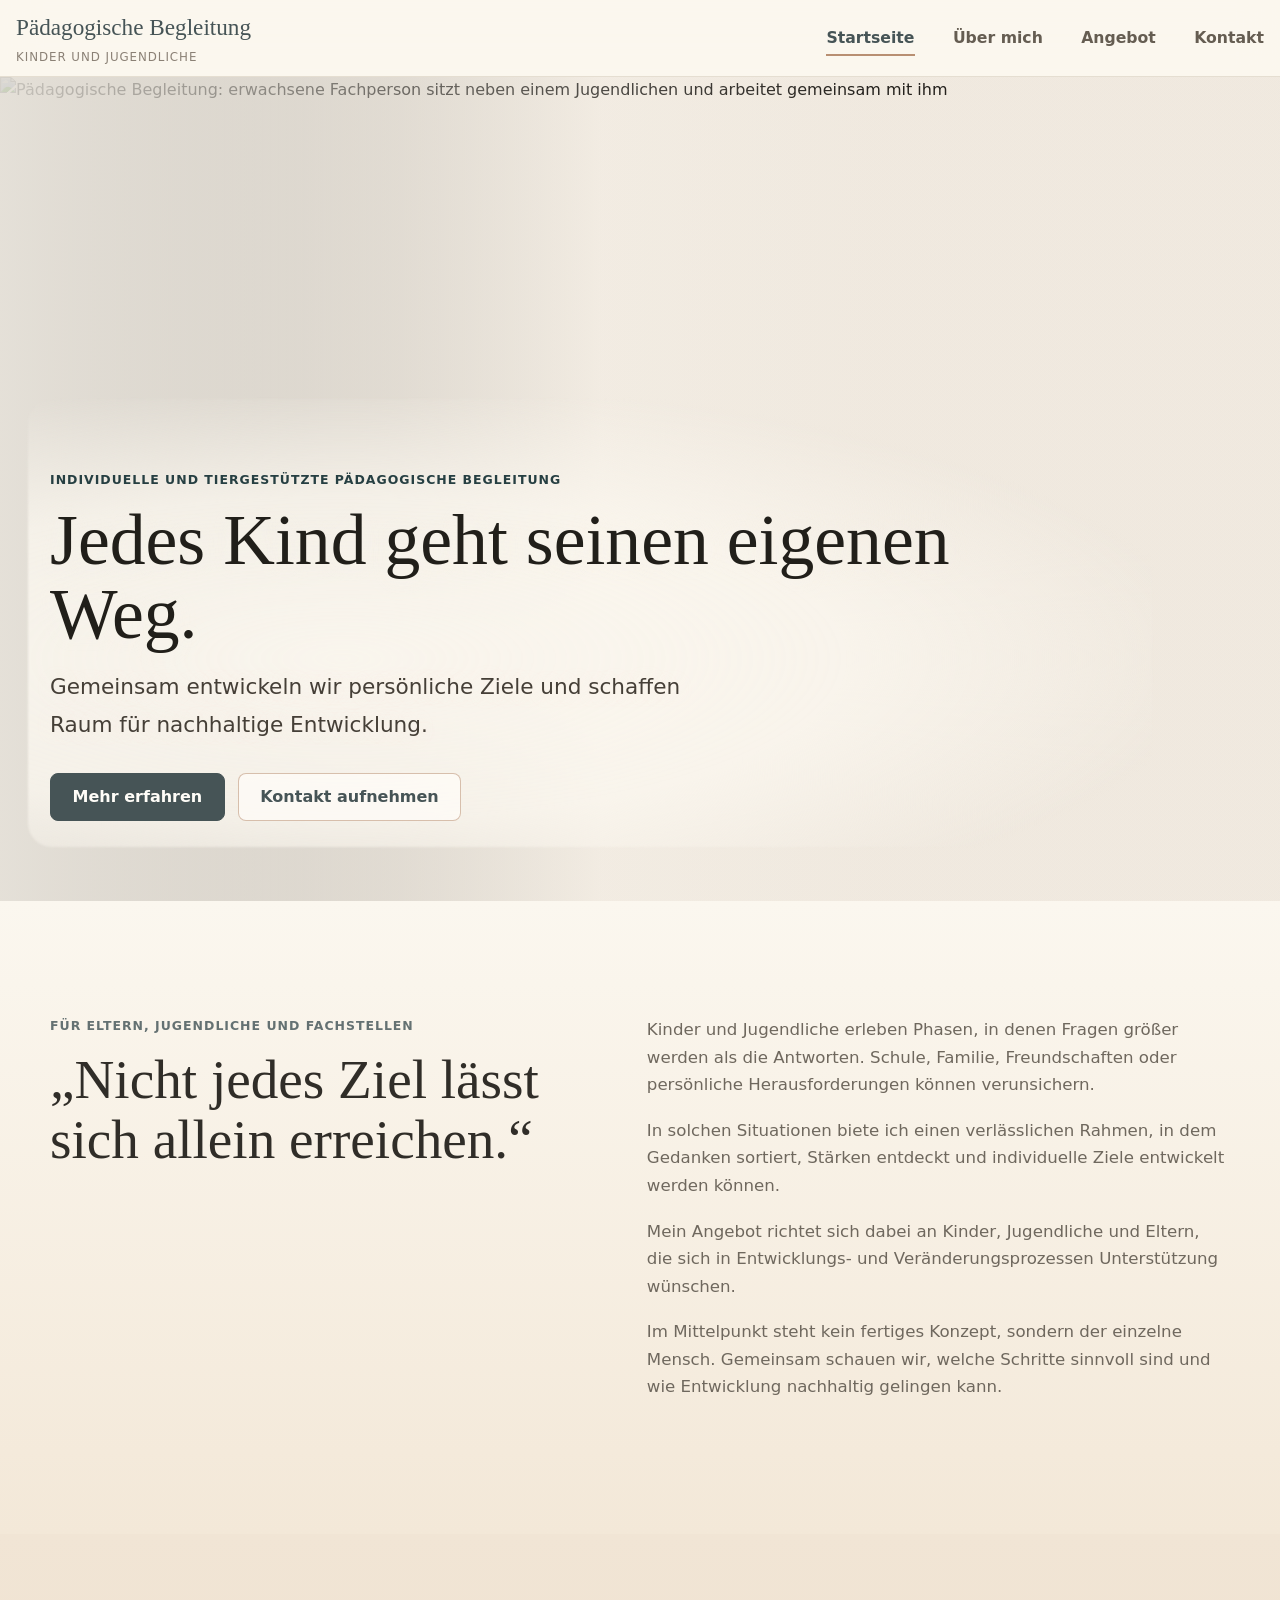
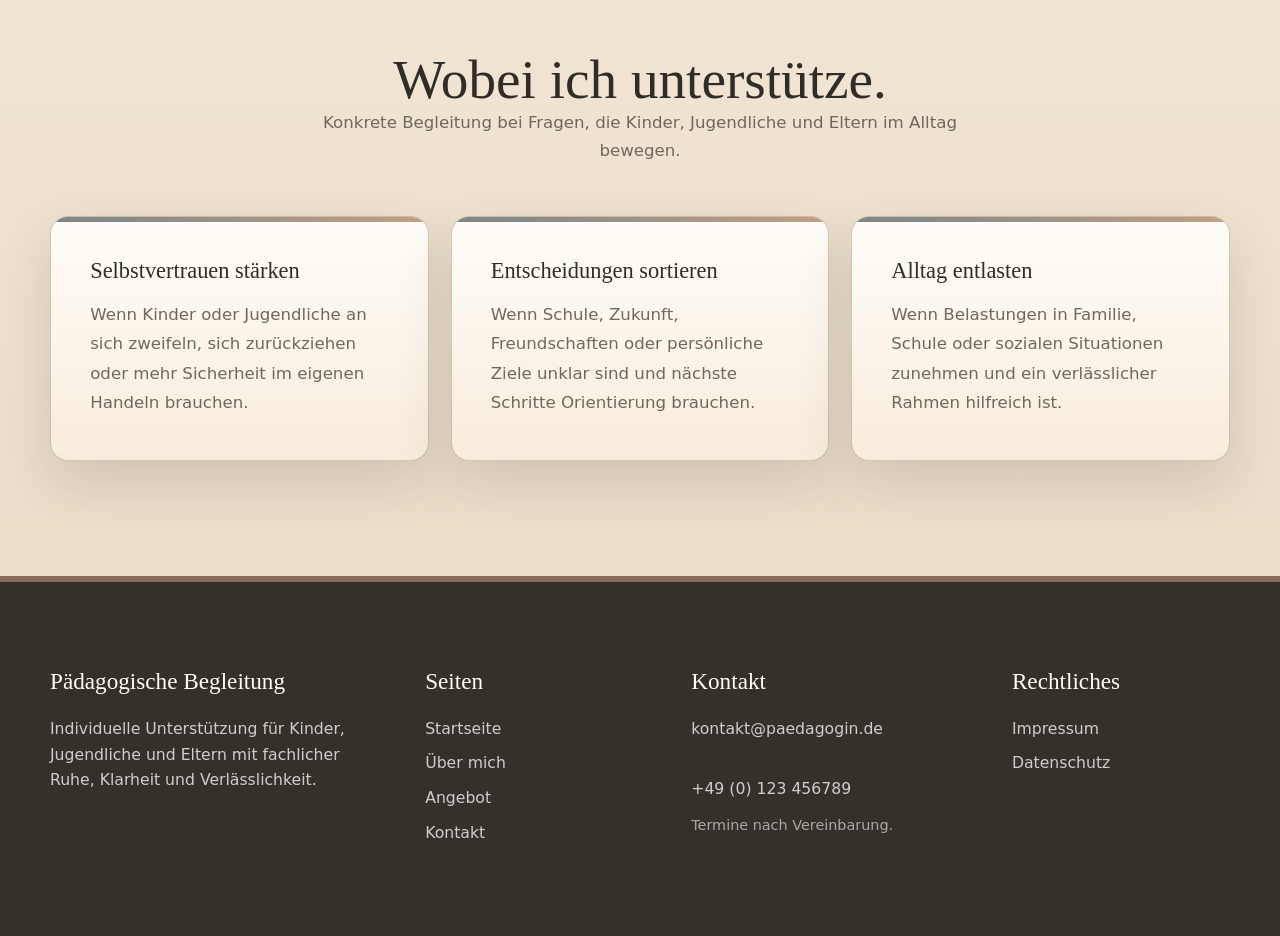
==== index.html @ b321488f "Quicksave" ====
﻿<!DOCTYPE html>
<html lang="de">
<head>
  <meta charset="UTF-8">
  <meta name="viewport" content="width=device-width, initial-scale=1.0">
  <title>Pädagogische Begleitung für Kinder und Jugendliche</title>
  <meta name="description" content="Individuelle pädagogische Begleitung für Kinder und Jugendliche. Ruhige, professionelle Unterstützung für persönliche Entwicklung, Orientierung und Selbstvertrauen.">
  <link rel="preconnect" href="https://images.unsplash.com">
  <link rel="stylesheet" href="css/styles.css">
</head>
<body>
  <header class="site-header">
    <div class="nav-shell">
      <a class="brand" href="index.html" aria-label="Startseite">
        <span class="brand__name">Pädagogische Begleitung</span>
        <span class="brand__subline">Kinder und Jugendliche</span>
      </a>
      <nav class="desktop-nav" aria-label="Hauptnavigation">
        <a class="is-active" href="index.html">Startseite</a>
        <a href="about.html">Über mich</a>
        <a href="services.html">Angebot</a>
        <a href="contact.html">Kontakt</a>
      </nav>
      <button class="menu-toggle" type="button" aria-label="Menü öffnen" aria-expanded="false" aria-controls="mobile-menu">
        <span></span><span></span><span></span>
      </button>
    </div>
    <nav class="mobile-nav" id="mobile-menu" aria-label="Mobile Navigation">
      <a class="is-active" href="index.html">Startseite</a>
      <a href="about.html">Über mich</a>
      <a href="services.html">Angebot</a>
      <a href="contact.html">Kontakt</a>
    </nav>
  </header>

  <main>
    <section class="hero home-hero">
      <div class="hero__media">
        <img src="https://images.pexels.com/photos/4145354/pexels-photo-4145354.jpeg?auto=compress&cs=tinysrgb&w=1800" alt="Pädagogische Begleitung: erwachsene Fachperson sitzt neben einem Jugendlichen und arbeitet gemeinsam mit ihm">
      </div>
      <div class="hero__content reveal">
        <p class="eyebrow">Individuelle und tiergestützte pädagogische Begleitung</p>
        <h1>Jedes Kind geht seinen eigenen Weg.</h1>
        <p class="lead">Gemeinsam entwickeln wir persönliche Ziele und schaffen Raum für nachhaltige Entwicklung.</p>
        <div class="button-row">
          <a class="btn btn--primary" href="services.html">Mehr erfahren</a>
          <a class="btn btn--secondary" href="contact.html">Kontakt aufnehmen</a>
        </div>
      </div>
    </section>

    <section class="section intro-section">
      <div class="container intro-grid">
        <div class="section-heading reveal">
          <p class="eyebrow">Für Eltern, Jugendliche und Fachstellen</p>
          <h2>„Nicht jedes Ziel lässt sich allein erreichen.“</h2>
        </div>
        <div class="intro-text reveal">
          <p>Kinder und Jugendliche erleben Phasen, in denen Fragen größer werden als die Antworten. Schule, Familie, Freundschaften oder persönliche Herausforderungen können verunsichern.</p>
          <p>In solchen Situationen biete ich einen verlässlichen Rahmen, in dem Gedanken sortiert, Stärken entdeckt und individuelle Ziele entwickelt werden können.</p>
          <p>Mein Angebot richtet sich dabei an Kinder, Jugendliche und Eltern, die sich in Entwicklungs- und Veränderungsprozessen Unterstützung wünschen.</p>
          <p>Im Mittelpunkt steht kein fertiges Konzept, sondern der einzelne Mensch. Gemeinsam schauen wir, welche Schritte sinnvoll sind und wie Entwicklung nachhaltig gelingen kann.</p>
        </div>
      </div>
    </section>

    <section class="section section--soft">
      <div class="container">
        <div class="section-heading section-heading--center reveal">
          <h2>Wobei ich unterstütze.</h2>
          <p>Konkrete Begleitung bei Fragen, die Kinder, Jugendliche und Eltern im Alltag bewegen.</p>
        </div>
        <div class="card-grid card-grid--three">
          <article class="service-card reveal">
            <h3>Selbstvertrauen stärken</h3>
            <p>Wenn Kinder oder Jugendliche an sich zweifeln, sich zurückziehen oder mehr Sicherheit im eigenen Handeln brauchen.</p>
          </article>
          <article class="service-card reveal">
            <h3>Entscheidungen sortieren</h3>
            <p>Wenn Schule, Zukunft, Freundschaften oder persönliche Ziele unklar sind und nächste Schritte Orientierung brauchen.</p>
          </article>
          <article class="service-card reveal">
            <h3>Alltag entlasten</h3>
            <p>Wenn Belastungen in Familie, Schule oder sozialen Situationen zunehmen und ein verlässlicher Rahmen hilfreich ist.</p>
          </article>
        </div>
      </div>
    </section>

  </main>

  <footer class="site-footer">
    <div class="container footer-grid">
      <div class="footer-brand"><strong>Pädagogische Begleitung</strong><p>Individuelle Unterstützung für Kinder, Jugendliche und Eltern mit fachlicher Ruhe, Klarheit und Verlässlichkeit.</p></div>
      <div><strong>Seiten</strong><a href="index.html">Startseite</a><a href="about.html">Über mich</a><a href="services.html">Angebot</a><a href="contact.html">Kontakt</a></div>
      <div><strong>Kontakt</strong><p><a href="mailto:kontakt@paedagogin.de">kontakt@paedagogin.de</a><br><a href="tel:+49123456789">+49 (0) 123 456789</a></p><p class="footer-note">Termine nach Vereinbarung.</p></div>
      <div><strong>Rechtliches</strong><a href="impressum.html">Impressum</a><a href="datenschutz.html">Datenschutz</a></div>
    </div>
  </footer>
  <script src="js/main.js"></script>
</body>
</html>
---- css/styles.css ----
﻿:root {
  --sage: #8b9f86;
  --sage-dark: #657a61;
  --sage-soft: #eef1e8;
  --cream: #fbf7ef;
  --cream-deep: #f3eadc;
  --sand: #eadcc8;
  --sand-soft: #f7f0e6;
  --clay: #b88f72;
  --beige: #d9c7af;
  --blue-gray: #647172;
  --blue-gray-dark: #465456;
  --stone: #8b8175;
  --warm-gray: #655d52;
  --ink: #302d28;
  --muted: #6f685e;
  --white: #fffdf8;
  --line: rgba(139, 119, 93, 0.20);
  --shadow: 0 18px 50px rgba(65, 55, 43, 0.11);
  --shadow-soft: 0 10px 28px rgba(65, 55, 43, 0.08);
  --radius: 8px;
  --radius-lg: 18px;
  --container: 1180px;
  --space: clamp(1rem, 4vw, 2rem);
}

* { box-sizing: border-box; }
html { scroll-behavior: smooth; }
body {
  margin: 0;
  font-family: Inter, ui-sans-serif, system-ui, -apple-system, BlinkMacSystemFont, "Segoe UI", sans-serif;
  color: var(--ink);
  background: linear-gradient(180deg, var(--cream) 0%, var(--sand-soft) 100%);
  line-height: 1.65;
  overflow-x: hidden;
  -webkit-font-smoothing: antialiased;
}
img { display: block; max-width: 100%; height: auto; }
a { color: inherit; text-decoration: none; }
p { overflow-wrap: anywhere; }
h1, h2, h3 { overflow-wrap: normal; hyphens: auto; }
p { margin: 0 0 1.15rem; color: var(--muted); font-size: clamp(1rem, 1.3vw, 1.125rem); }
h1, h2, h3 { margin: 0; color: var(--ink); font-family: Georgia, "Times New Roman", serif; font-weight: 500; letter-spacing: 0; }
h1 { font-size: clamp(2.35rem, 8vw, 5.4rem); line-height: 1.02; }
h2 { font-size: clamp(1.9rem, 4.8vw, 3.45rem); line-height: 1.08; }
h3 { font-size: clamp(1.25rem, 2.4vw, 1.7rem); line-height: 1.18; }

.container { width: min(100% - (var(--space) * 2), var(--container)); margin-inline: auto; }
.narrow { max-width: 820px; }
.eyebrow {
  margin: 0 0 0.85rem;
  color: var(--blue-gray);
  font-size: 0.78rem;
  font-weight: 700;
  letter-spacing: 0.08em;
  text-transform: uppercase;
}
.lead { font-size: clamp(1.08rem, 2.2vw, 1.35rem); color: var(--warm-gray); line-height: 1.75; }
.section { padding: clamp(4rem, 9vw, 7.5rem) 0; }
.section--soft { background: linear-gradient(180deg, #f1e5d5, #ecddc9); }
.section--cream { background: linear-gradient(180deg, #efe0cd, #f5e9d9); }
.audience-section { background: linear-gradient(180deg, #eadcc8, #f0e4d4); padding-top: clamp(3.5rem, 7vw, 5.5rem); }
.intro-section { background: linear-gradient(180deg, #fbf7ef, #f3e8d8); }
.approach-section { background: linear-gradient(180deg, #f7f0e6, #fbf7ef); }
.section-heading { max-width: 760px; }
.section-heading--center { margin: 0 auto clamp(2rem, 5vw, 3.25rem); text-align: center; }
.section-heading--center p:last-child { margin-inline: auto; max-width: 680px; }
.audience-section .section-heading { max-width: 940px; }
.audience-section .section-heading h2 { font-size: clamp(2.2rem, 4.4vw, 3.35rem); hyphens: none; }

.site-header {
  position: sticky;
  top: 0;
  z-index: 20;
  background: rgba(251, 247, 239, 0.94);
  border-bottom: 1px solid var(--line);
  backdrop-filter: blur(18px);
}
.nav-shell {
  width: min(100% - 2rem, 1280px);
  min-height: 76px;
  margin: 0 auto;
  display: flex;
  align-items: center;
  justify-content: space-between;
  gap: 1rem;
}
.brand { display: grid; gap: 0.1rem; min-width: 0; }
.brand__name { font-family: Georgia, "Times New Roman", serif; font-size: clamp(1.12rem, 2vw, 1.45rem); color: var(--blue-gray-dark); white-space: nowrap; }
.brand__subline { color: var(--stone); font-size: 0.74rem; letter-spacing: 0.08em; text-transform: uppercase; }
.desktop-nav { display: none; align-items: center; gap: clamp(1rem, 3vw, 2.5rem); }
.desktop-nav a, .mobile-nav a {
  color: var(--warm-gray);
  font-weight: 600;
  font-size: 0.98rem;
  padding: 0.75rem 0;
  position: relative;
}
.desktop-nav a::after, .mobile-nav a::after {
  content: "";
  position: absolute;
  left: 0;
  right: 0;
  bottom: 0.45rem;
  height: 2px;
  background: var(--clay);
  transform: scaleX(0);
  transform-origin: left;
  transition: transform 180ms ease;
}
.desktop-nav a:hover::after, .desktop-nav a.is-active::after, .mobile-nav a.is-active::after { transform: scaleX(1); }
.desktop-nav a.is-active, .mobile-nav a.is-active { color: var(--blue-gray-dark); }
.menu-toggle {
  width: 48px;
  height: 48px;
  border: 1px solid var(--line);
  border-radius: var(--radius);
  background: var(--white);
  display: grid;
  place-content: center;
  gap: 5px;
  cursor: pointer;
}
.menu-toggle span { width: 22px; height: 2px; background: var(--ink); transition: transform 180ms ease, opacity 180ms ease; }
.menu-toggle.is-open span:nth-child(1) { transform: translateY(7px) rotate(45deg); }
.menu-toggle.is-open span:nth-child(2) { opacity: 0; }
.menu-toggle.is-open span:nth-child(3) { transform: translateY(-7px) rotate(-45deg); }
.mobile-nav {
  display: block;
  max-height: 0;
  overflow: hidden;
  width: min(100% - 2rem, 1280px);
  margin: 0 auto;
  transition: max-height 220ms ease, padding 220ms ease;
}
.mobile-nav.is-open { max-height: 420px; padding: 0.4rem 0 1rem; }
.mobile-nav > a { min-width: 0; border-top: 1px solid var(--line); }

.btn {
  min-height: 48px;
  display: inline-flex;
  align-items: center;
  justify-content: center;
  border-radius: var(--radius);
  padding: 0.85rem 1.15rem;
  font-weight: 700;
  line-height: 1.2;
  transition: transform 180ms ease, box-shadow 180ms ease, background 180ms ease, border-color 180ms ease;
}
.btn:hover { transform: translateY(-2px); box-shadow: var(--shadow-soft); }
.btn--primary { background: var(--blue-gray-dark); border: 1px solid var(--blue-gray-dark); color: var(--white); }
.btn--primary:hover { background: #3b4749; border-color: #3b4749; }
.btn--secondary { background: rgba(255,253,248,0.72); border: 1px solid rgba(184,143,114,0.55); color: var(--blue-gray-dark); }
.button-row { display: flex; flex-direction: column; gap: 0.8rem; align-items: stretch; }

.hero { position: relative; min-height: calc(100svh - 76px); display: grid; align-items: end; isolation: isolate; background: var(--sand-soft); }
.hero__media { position: absolute; inset: 0; z-index: -2; }
.hero__media img { width: 100%; height: 100%; object-fit: cover; object-position: 62% center; filter: brightness(0.76) contrast(1.12) saturate(1.02); }
.hero::before { content: ""; position: absolute; inset: 0; z-index: -1; background: linear-gradient(90deg, rgba(52, 47, 39, 0.38) 0%, rgba(52, 47, 39, 0.22) 25%, rgba(52, 47, 39, 0.04) 50%); }
.hero::after { content: ""; position: absolute; inset: 0; z-index: -1; background: linear-gradient(0deg, rgba(251,247,239,0.88) 0%, rgba(251,247,239,0.48) 42%, rgba(251,247,239,0.06) 100%); }
.hero__content {
  width: min(100% - 2rem, 880px);
  margin: 0 auto;
  padding: clamp(5rem, 14vw, 9rem) 0 clamp(3rem, 7vw, 5rem);
  position: relative;
}
.hero__content::before {
  content: "";
  position: absolute;
  inset: auto -1.4rem clamp(2rem, 5vw, 3.4rem) -1.4rem;
  height: clamp(19rem, 38vw, 28rem);
  z-index: -1;
  border-radius: 24px;
  background: radial-gradient(ellipse at 28% 58%, rgba(251,247,239,0.94) 0%, rgba(251,247,239,0.76) 44%, rgba(251,247,239,0) 76%);
  filter: blur(1px);
}
.hero__content .eyebrow { color: #263f42; }
.hero__content h1 { max-width: 1040px; margin-bottom: 1.1rem; hyphens: none; color: #211f1a; text-shadow: 0 2px 22px rgba(251,247,239,0.42); }
.hero__content .lead { max-width: 690px; margin-bottom: 1.8rem; color: #453f37; text-shadow: 0 1px 14px rgba(251,247,239,0.34); }

.intro-grid, .split-layout, .subhero-grid, .contact-grid, .faq-grid { display: grid; gap: clamp(2rem, 6vw, 4.5rem); }
.intro-text { max-width: 680px; }
.card-grid { display: grid; gap: clamp(1rem, 2.2vw, 1.35rem); }
.service-card, .qualification-card, .contact-form, .contact-info, .notice-box, .leitbild-box, .profile-card, .service-detail, .process-list, .faq-list article {
  background: rgba(255,253,248,0.94);
  border: 1px solid rgba(139, 119, 93, 0.30);
  border-radius: var(--radius-lg);
  box-shadow: var(--shadow-soft);
}
.audience-grid {
  display: grid;
  gap: 1rem;
}
.audience-card {
  position: relative;
  padding: clamp(1.35rem, 4vw, 2rem);
  background: linear-gradient(180deg, #fffdf8, #f8efe2);
  border: 1px solid rgba(118, 98, 73, 0.34);
  border-radius: var(--radius-lg);
  box-shadow: 0 16px 38px rgba(65, 55, 43, 0.13);
}
.audience-card::before {
  content: "";
  position: absolute;
  left: clamp(1.35rem, 4vw, 2rem);
  top: 0;
  width: 3.5rem;
  height: 3px;
  background: var(--clay);
}
.audience-card span,
.credentials-list span {
  display: block;
  margin-bottom: 0.55rem;
  color: var(--blue-gray);
  font-size: 0.78rem;
  font-weight: 800;
  letter-spacing: 0.08em;
  text-transform: uppercase;
}
.audience-card h3 { margin-bottom: 0.65rem; }
.audience-card p { margin-bottom: 0; }
.service-card, .qualification-card { padding: clamp(1.75rem, 4.2vw, 2.55rem) clamp(1.55rem, 4.5vw, 2.45rem); min-height: 245px; display: flex; flex-direction: column; }
.service-card p, .qualification-card p { flex: 1; }
.service-card {
  position: relative;
  overflow: hidden;
  background: linear-gradient(180deg, rgba(255,253,248,0.98), rgba(248,239,226,0.94));
  border-color: rgba(118, 98, 73, 0.34);
  box-shadow: 0 18px 42px rgba(65, 55, 43, 0.13);
}
.service-card::before {
  content: "";
  position: absolute;
  inset: 0 0 auto;
  height: 5px;
  background: linear-gradient(90deg, var(--blue-gray), var(--clay));
  opacity: 0.85;
}
.service-card h3 {
  margin-bottom: 0.95rem;
  font-size: clamp(1.28rem, 1.75vw, 1.58rem);
  white-space: nowrap;
}
.service-card p {
  line-height: 1.78;
  margin-bottom: 0;
}
.service-card a {
  color: var(--blue-gray-dark);
  font-weight: 800;
  margin-top: auto;
  padding-top: 1rem;
  border-top: 1px solid rgba(139,119,93,0.16);
}
.card-mark { display: inline-flex; width: 2.9rem; height: 2.9rem; align-items: center; justify-content: center; margin-bottom: 1.55rem; border-radius: 999px; background: #f0e5d6; color: var(--blue-gray-dark); font-weight: 800; font-size: 0.82rem; font-family: Inter, sans-serif; }
.image-panel, .portrait-panel { border-radius: var(--radius-lg); overflow: hidden; box-shadow: var(--shadow); background: var(--beige); }
.image-panel img, .portrait-panel img { width: 100%; height: 100%; min-height: 320px; object-fit: cover; }
.content-panel { align-self: center; }
.content-panel .btn { margin-top: 0.6rem; }
.profile-preview { padding-block: clamp(4.5rem, 9vw, 7.5rem); }
.profile-card { display: grid; gap: clamp(1.6rem, 4vw, 3rem); padding: clamp(1rem, 3vw, 1.65rem); align-items: center; background: rgba(255,253,248,0.96); border-color: rgba(118, 98, 73, 0.32); box-shadow: 0 18px 48px rgba(65, 55, 43, 0.13); }
.profile-card img { width: 100%; aspect-ratio: 4 / 4.6; object-fit: cover; object-position: center top; border-radius: calc(var(--radius-lg) - 6px); }
.profile-card > div { padding: 0 clamp(0.25rem, 4vw, 2.6rem) clamp(0.4rem, 3vw, 1.6rem); }
.profile-card h2 { margin-bottom: 1rem; }
.profile-lead {
  color: var(--ink);
  font-family: Georgia, "Times New Roman", serif;
  font-size: clamp(1.25rem, 2.7vw, 1.75rem);
  line-height: 1.5;
}
.personal-heading { font-size: clamp(2.35rem, 5.5vw, 4.1rem); margin-bottom: 1.4rem; }

.credentials-section { background: linear-gradient(180deg, var(--cream), var(--sand-soft)); }
.credentials-layout {
  display: grid;
  gap: clamp(2rem, 6vw, 4.5rem);
  align-items: start;
}
.credentials-list {
  display: grid;
  gap: 1rem;
}
.credentials-list article {
  padding: clamp(1.25rem, 3vw, 1.75rem);
  background: rgba(255,253,248,0.9);
  border: 1px solid var(--line);
  border-radius: var(--radius-lg);
  box-shadow: 0 8px 24px rgba(47, 51, 47, 0.055);
}
.credentials-list p { margin-bottom: 0; }

.subhero { padding: clamp(3.5rem, 9vw, 7rem) 0; background: linear-gradient(180deg, var(--sand-soft), var(--cream)); }
.subhero--simple { text-align: center; }
.subhero__text { align-self: center; }
.subhero h1 { margin-bottom: 1.1rem; }
.subhero--portrait .subhero__text { align-self: start; padding-top: clamp(1rem, 2.5vw, 2rem); }
.subhero--portrait .subhero__text h1 { font-size: clamp(2.65rem, 6vw, 4.7rem); }
.subhero--portrait .subhero__text p { max-width: 620px; }
.portrait-panel img { aspect-ratio: 4 / 5; object-position: center top; }
.subhero--portrait .subhero-grid { align-items: stretch; }
.subhero--portrait .portrait-panel { min-height: clamp(520px, 58vw, 760px); }
.subhero--portrait .portrait-panel img { aspect-ratio: auto; object-position: center center; }
.timeline-section { background: linear-gradient(180deg, var(--cream), #f7efe4); padding-block: clamp(4.5rem, 9vw, 7rem); }
.timeline {
  position: relative;
  display: grid;
  gap: clamp(1.2rem, 3vw, 2rem);
}
.timeline::before {
  content: "";
  position: absolute;
  top: 0;
  bottom: 0.5rem;
  left: 1.05rem;
  width: 2px;
  background: linear-gradient(180deg, rgba(184,143,114,0.55), rgba(184,143,114,0.72), rgba(184,143,114,0.35));
}
.timeline-item {
  position: relative;
  padding-left: 3.1rem;
}
.timeline-item::before {
  content: "";
  position: absolute;
  left: 0.7rem;
  top: 1.55rem;
  width: 0.8rem;
  height: 0.8rem;
  border-radius: 999px;
  background: var(--clay);
  box-shadow: 0 0 0 7px rgba(184,143,114,0.15);
}
.timeline-card {
  display: flex;
  align-items: center;
  gap: 1rem;
  min-height: 104px;
  padding: clamp(1.1rem, 3vw, 1.45rem);
  border: 1px solid rgba(139, 119, 93, 0.30);
  border-radius: var(--radius-lg);
  background: rgba(255,253,248,0.95);
  box-shadow: 0 14px 34px rgba(65, 55, 43, 0.09);
}
.timeline-icon {
  width: 3rem;
  height: 3rem;
  flex: 0 0 auto;
  display: grid;
  place-items: center;
  border-radius: 999px;
  background: #f0e5d6;
  color: var(--blue-gray-dark);
}
.timeline-icon svg {
  width: 1.7rem;
  height: 1.7rem;
  fill: none;
  stroke: currentColor;
  stroke-width: 1.7;
  stroke-linecap: round;
  stroke-linejoin: round;
}
.timeline-icon svg.timeline-icon--handshake {
  width: 2.25rem;
  height: 2.25rem;
  stroke-width: 1.85;
}
.timeline-icon svg.timeline-icon--paw {
  width: 1.9rem;
  height: 1.9rem;
  stroke-width: 1.8;
}
.timeline-card h3 {
  margin: 0;
  font-size: clamp(1.25rem, 2.2vw, 1.65rem);
  line-height: 1.12;
  transform: translateY(-0.55rem);
}
.timeline-card h3 span {
  display: block;
  margin-bottom: 0.05rem;
  color: var(--blue-gray);
  font-family: Inter, ui-sans-serif, system-ui, sans-serif;
  font-size: 0.8rem;
  font-weight: 800;
  letter-spacing: 0.08em;
  text-transform: uppercase;
  line-height: 1;
  transform: translateY(-0.18rem);
}
.leitbild-box { padding: clamp(1.5rem, 5vw, 3rem); align-self: center; }
.split-layout--balanced .leitbild-box { align-self: stretch; display: flex; flex-direction: column; justify-content: flex-start; padding-top: 0.9rem; }
.split-layout--balanced .leitbild-box h2 { margin-bottom: 0.65rem; }
.quote { color: var(--ink); font-family: Georgia, "Times New Roman", serif; font-size: clamp(1.25rem, 2.8vw, 1.75rem); line-height: 1.5; }
.qualification-grid { display: grid; gap: 1rem; }
.service-list { display: grid; gap: 1.25rem; }
.service-detail { padding: clamp(1.35rem, 4vw, 2.25rem); display: grid; gap: 0.5rem; }
.check-list { list-style: none; padding: 0; margin: 1.1rem 0 0; display: grid; gap: 0.75rem; color: var(--warm-gray); }
.check-list li { position: relative; padding-left: 1.45rem; }
.check-list li::before { content: ""; position: absolute; left: 0; top: 0.72em; width: 0.5rem; height: 0.5rem; border-radius: 50%; background: var(--clay); }
.process-list { padding: clamp(1.2rem, 4vw, 2rem); display: grid; gap: 1rem; }
.process-list div { display: grid; grid-template-columns: 2.2rem 1fr; column-gap: 0.9rem; align-items: start; }
.process-list span { grid-row: span 2; width: 2.2rem; height: 2.2rem; display: grid; place-items: center; border-radius: 999px; background: var(--blue-gray-dark); color: var(--white); font-weight: 800; }
.process-list h3, .process-list p { margin: 0; }

.contact-band { background: linear-gradient(135deg, var(--blue-gray-dark), #5d625b); color: var(--white); }
.contact-band h2, .contact-band .eyebrow { color: var(--white); }
.contact-band p { color: rgba(255,255,255,0.82); }
.contact-band__inner { display: grid; gap: 1.5rem; align-items: center; }
.contact-band .btn--primary { background: var(--white); border-color: var(--white); color: var(--blue-gray-dark); }
.contact-info, .contact-form { padding: clamp(1.35rem, 4vw, 2.2rem); }
.contact-item { padding: 1.1rem 0; border-bottom: 1px solid var(--line); }
.contact-item span { display: block; color: var(--blue-gray); font-weight: 800; margin-bottom: 0.35rem; }
.contact-item a { color: var(--ink); font-size: 1.08rem; font-weight: 700; }
.notice-box { margin-top: 1.4rem; padding: 1.2rem; background: var(--sand-soft); }
.form-row { display: grid; gap: 0.45rem; margin-bottom: 1rem; }
label { font-weight: 700; color: var(--warm-gray); }
input, textarea {
  width: 100%;
  border: 1px solid rgba(139,119,93,0.28);
  border-radius: var(--radius);
  background: var(--cream);
  color: var(--ink);
  font: inherit;
  padding: 0.9rem 1rem;
}
textarea { resize: vertical; min-height: 150px; }
input:focus, textarea:focus { outline: 3px solid rgba(184,143,114,0.22); border-color: var(--blue-gray); }
.form-note { font-size: 0.92rem; margin: 1rem 0 0; }
.faq-list { display: grid; gap: 1rem; }
.faq-list article { padding: 1.25rem; }

.site-footer {
  background: #34312b;
  color: var(--white);
  padding: clamp(3rem, 7vw, 5rem) 0;
  border-top: 6px solid rgba(184,143,114,0.65);
}
.footer-grid { display: grid; gap: clamp(1.8rem, 4vw, 3rem); }
.site-footer strong {
  display: block;
  margin-bottom: 0.95rem;
  color: var(--white);
  font-family: Georgia, "Times New Roman", serif;
  font-size: clamp(1.15rem, 2vw, 1.45rem);
  font-weight: 500;
}
.site-footer p, .site-footer a { color: rgba(255,255,255,0.76); font-size: 0.98rem; }
.site-footer a { display: block; width: fit-content; margin-bottom: 0.55rem; }
.site-footer a:hover { color: var(--white); }
.footer-brand p { max-width: 390px; }
.footer-note { margin-top: -0.4rem; font-size: 0.9rem !important; color: rgba(255,255,255,0.58) !important; }

.reveal { opacity: 0; transform: translateY(18px); transition: opacity 520ms ease, transform 520ms ease; }
.reveal.is-visible { opacity: 1; transform: translateY(0); }
@media (prefers-reduced-motion: reduce) {
  html { scroll-behavior: auto; }
  *, *::before, *::after { transition: none !important; animation: none !important; }
  .reveal { opacity: 1; transform: none; }
}

@media (min-width: 520px) {
  .button-row { flex-direction: row; align-items: center; }
  .btn { padding-inline: 1.35rem; }
  .card-grid { grid-template-columns: repeat(2, minmax(0, 1fr)); }
  .qualification-grid { grid-template-columns: repeat(2, minmax(0, 1fr)); }
}
@media (min-width: 768px) {
  .desktop-nav { display: flex; }
  .menu-toggle, .mobile-nav { display: none; }
  .hero__content { width: min(100% - 4rem, 1080px); margin-left: max(var(--space), calc((100vw - var(--container)) / 2)); margin-right: auto; }
  .intro-grid { grid-template-columns: minmax(0, 0.9fr) minmax(0, 1fr); align-items: start; }
  .audience-grid { grid-template-columns: repeat(3, minmax(0, 1fr)); }
  .split-layout, .subhero-grid, .contact-grid, .faq-grid { grid-template-columns: minmax(0, 1fr) minmax(0, 1fr); align-items: center; }
  .split-layout--balanced { grid-template-columns: minmax(0, 0.95fr) minmax(0, 1.05fr); }
  .profile-card { grid-template-columns: minmax(330px, 0.95fr) minmax(0, 1fr); padding: 1.35rem; }
  .credentials-layout { grid-template-columns: minmax(0, 0.82fr) minmax(0, 1fr); }
  .contact-band__inner { grid-template-columns: minmax(0, 1fr) auto; }
  .service-detail { grid-template-columns: auto minmax(0, 1fr); gap: 1.4rem; }
  .footer-grid { grid-template-columns: 1.2fr 0.8fr 1fr 0.8fr; }
  .timeline {
    gap: clamp(1.4rem, 3vw, 2.25rem);
  }
  .timeline::before {
    left: 50%;
    transform: translateX(-50%);
  }
  .timeline-item {
    display: grid;
    grid-template-columns: minmax(0, 1fr) minmax(0, 1fr);
    padding-left: 0;
  }
  .timeline-item::before {
    left: 50%;
    transform: translateX(-50%);
  }
  .timeline-item--left .timeline-card {
    grid-column: 1;
    margin-right: clamp(2rem, 6vw, 4rem);
  }
  .timeline-item--right .timeline-card {
    grid-column: 2;
    margin-left: clamp(2rem, 6vw, 4rem);
  }
}
@media (min-width: 1024px) {
  .card-grid--three { grid-template-columns: repeat(3, minmax(0, 1fr)); }
  .hero::before { background: linear-gradient(90deg, rgba(52, 47, 39, 0.46) 0%, rgba(52, 47, 39, 0.25) 24%, rgba(52, 47, 39, 0.04) 47%); }
  .hero::after { background: linear-gradient(90deg, rgba(251,247,239,0.76) 0%, rgba(251,247,239,0.36) 31%, rgba(251,247,239,0.04) 68%); }
  .home-hero .hero__media img { object-position: 66% center; }
  .hero__content h1 { font-size: clamp(4rem, 5.6vw, 5.1rem); }
  .audience-card,
  .service-card {
    box-shadow: 0 22px 54px rgba(65, 55, 43, 0.16);
  }
  .audience-card {
    background: linear-gradient(180deg, rgba(255,253,248,1), rgba(248,239,226,0.97));
  }
  .service-card {
    background: linear-gradient(180deg, rgba(255,253,248,1), rgba(247,236,220,0.98));
  }
  .profile-card { grid-template-columns: minmax(420px, 0.9fr) minmax(0, 1fr); }
  .profile-card img { aspect-ratio: 4 / 4.2; }
}
@media (min-width: 1440px) {
  .nav-shell { width: min(100% - 4rem, 1320px); }
  .hero__content { width: min(100% - 4rem, 1120px); }
}
@media (max-width: 389px) {
  .brand__name { font-size: 1rem; }
  .brand__subline { font-size: 0.65rem; }
  .nav-shell { width: min(100% - 1rem, 1280px); }
  .hero__content { width: min(100% - 1rem, 880px); }
  .container { width: min(100% - 1rem, var(--container)); }
}
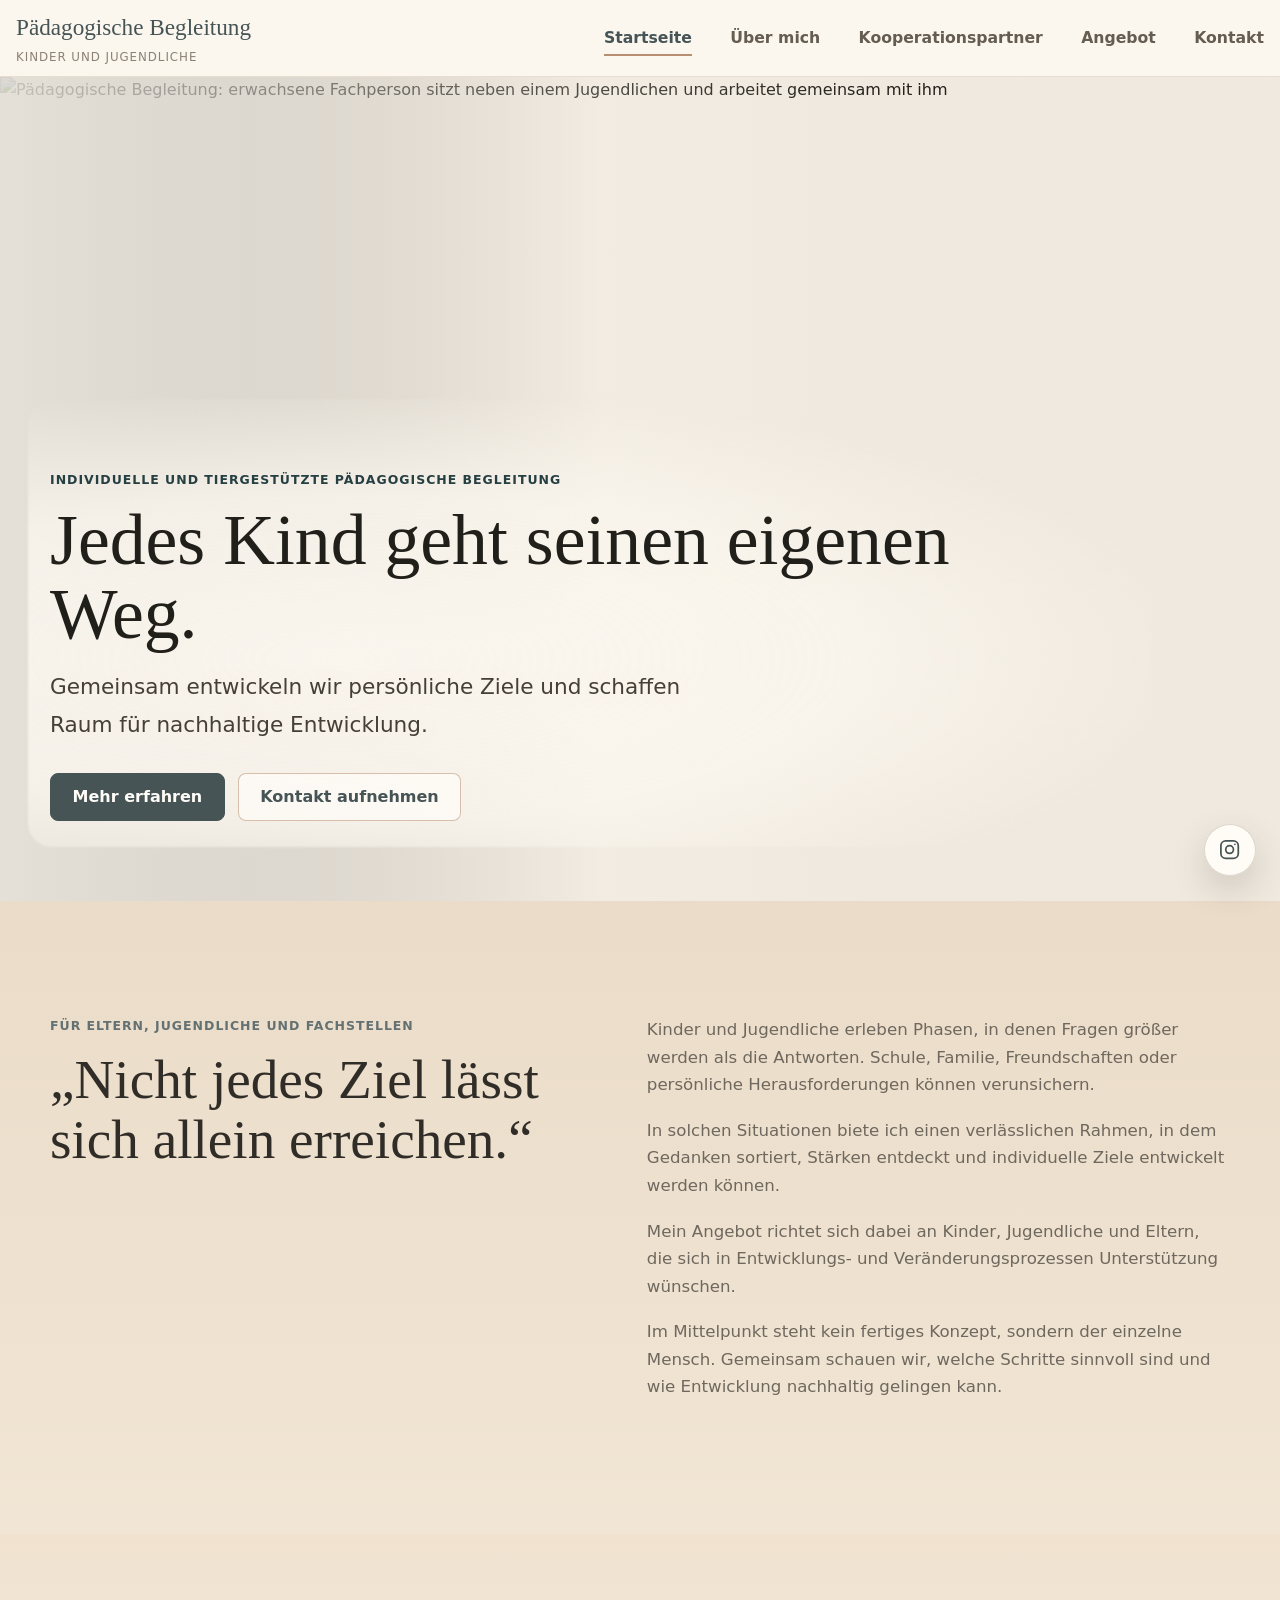
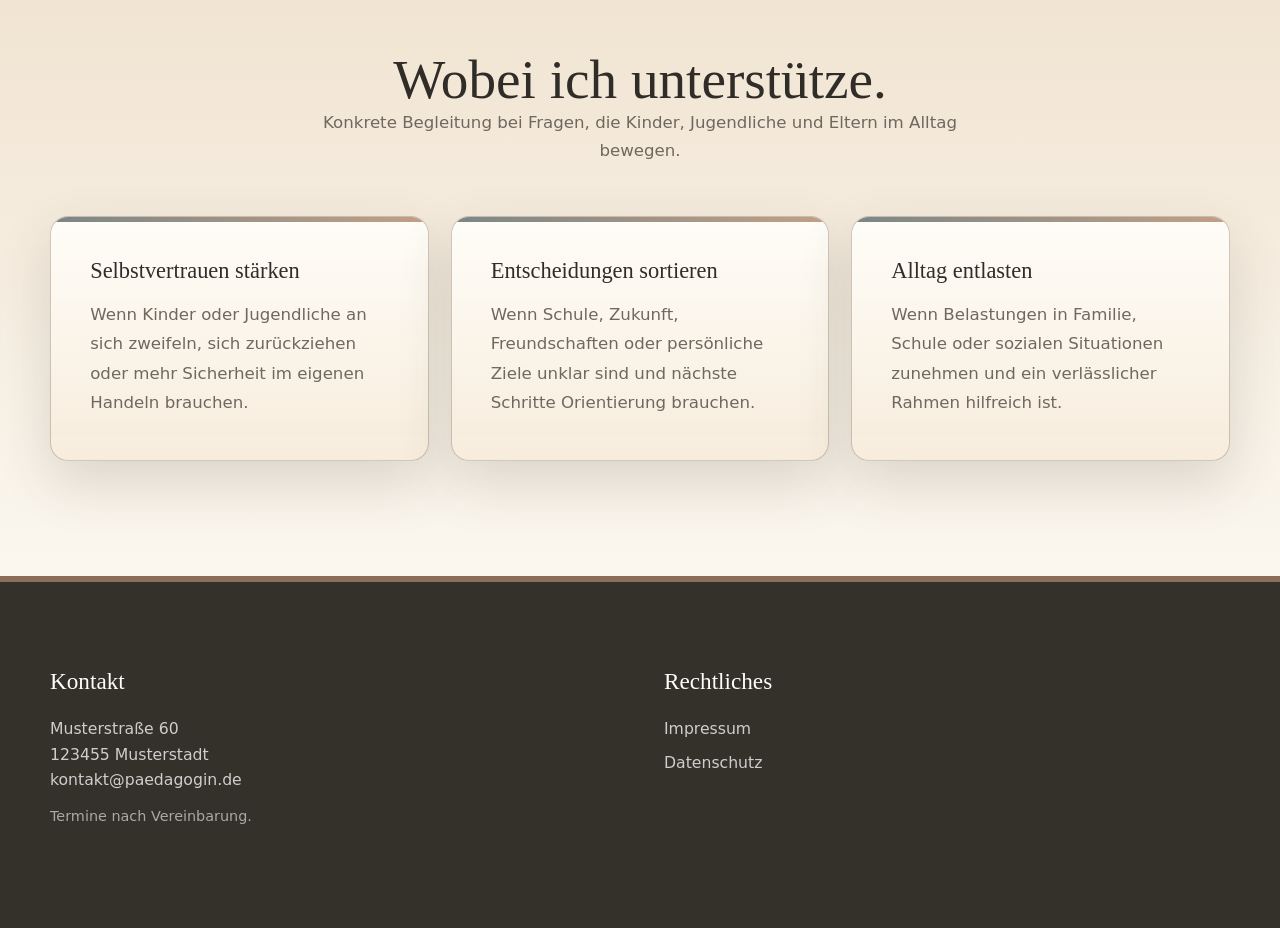
==== commit dd84e6dc: "Zwischenstand" ====
--- a/index.html
+++ b/index.html
@@ -18,6 +18,7 @@
       <nav class="desktop-nav" aria-label="Hauptnavigation">
         <a class="is-active" href="index.html">Startseite</a>
         <a href="about.html">Über mich</a>
+        <a href="partners.html">Kooperationspartner</a>
         <a href="services.html">Angebot</a>
         <a href="contact.html">Kontakt</a>
       </nav>
@@ -28,6 +29,7 @@
     <nav class="mobile-nav" id="mobile-menu" aria-label="Mobile Navigation">
       <a class="is-active" href="index.html">Startseite</a>
       <a href="about.html">Über mich</a>
+      <a href="partners.html">Kooperationspartner</a>
       <a href="services.html">Angebot</a>
       <a href="contact.html">Kontakt</a>
     </nav>
@@ -91,12 +93,13 @@
 
   <footer class="site-footer">
     <div class="container footer-grid">
-      <div class="footer-brand"><strong>Pädagogische Begleitung</strong><p>Individuelle Unterstützung für Kinder, Jugendliche und Eltern mit fachlicher Ruhe, Klarheit und Verlässlichkeit.</p></div>
-      <div><strong>Seiten</strong><a href="index.html">Startseite</a><a href="about.html">Über mich</a><a href="services.html">Angebot</a><a href="contact.html">Kontakt</a></div>
-      <div><strong>Kontakt</strong><p><a href="mailto:kontakt@paedagogin.de">kontakt@paedagogin.de</a><br><a href="tel:+49123456789">+49 (0) 123 456789</a></p><p class="footer-note">Termine nach Vereinbarung.</p></div>
+      <div><strong>Kontakt</strong><p>Musterstraße 60<br>123455 Musterstadt<br><a href="mailto:kontakt@paedagogin.de">kontakt@paedagogin.de</a></p><p class="footer-note">Termine nach Vereinbarung.</p></div>
       <div><strong>Rechtliches</strong><a href="impressum.html">Impressum</a><a href="datenschutz.html">Datenschutz</a></div>
     </div>
   </footer>
+  <a class="instagram-float" href="https://www.instagram.com/" target="_blank" rel="noopener noreferrer" aria-label="Instagram-Seite öffnen">
+    <svg viewBox="0 0 24 24" aria-hidden="true"><rect x="3" y="3" width="18" height="18" rx="5"/><circle cx="12" cy="12" r="4"/><path d="M17.5 6.5h.01"/></svg>
+  </a>
   <script src="js/main.js"></script>
 </body>
 </html>
--- a/css/styles.css
+++ b/css/styles.css
@@ -57,10 +57,10 @@
 }
 .lead { font-size: clamp(1.08rem, 2.2vw, 1.35rem); color: var(--warm-gray); line-height: 1.75; }
 .section { padding: clamp(4rem, 9vw, 7.5rem) 0; }
-.section--soft { background: linear-gradient(180deg, #f1e5d5, #ecddc9); }
+.section--soft { background: linear-gradient(180deg, #f0e2cf, #fbf7ef); }
 .section--cream { background: linear-gradient(180deg, #efe0cd, #f5e9d9); }
 .audience-section { background: linear-gradient(180deg, #eadcc8, #f0e4d4); padding-top: clamp(3.5rem, 7vw, 5.5rem); }
-.intro-section { background: linear-gradient(180deg, #fbf7ef, #f3e8d8); }
+.intro-section { background: linear-gradient(180deg, #eadcc8, #f1e5d5); }
 .approach-section { background: linear-gradient(180deg, #f7f0e6, #fbf7ef); }
 .section-heading { max-width: 760px; }
 .section-heading--center { margin: 0 auto clamp(2rem, 5vw, 3.25rem); text-align: center; }
@@ -75,6 +75,20 @@
   background: rgba(251, 247, 239, 0.94);
   border-bottom: 1px solid var(--line);
   backdrop-filter: blur(18px);
+}
+.subpage .site-header {
+  background: rgba(251, 247, 239, 0.98);
+  border-bottom-color: rgba(139, 119, 93, 0.24);
+  box-shadow: 0 12px 34px rgba(65, 55, 43, 0.08);
+}
+.subpage main {
+  position: relative;
+}
+.subpage main::before {
+  content: "";
+  display: block;
+  height: 1px;
+  background: linear-gradient(90deg, rgba(184, 143, 114, 0), rgba(184, 143, 114, 0.32), rgba(184, 143, 114, 0));
 }
 .nav-shell {
   width: min(100% - 2rem, 1280px);
@@ -290,7 +304,7 @@
 }
 .credentials-list p { margin-bottom: 0; }
 
-.subhero { padding: clamp(3.5rem, 9vw, 7rem) 0; background: linear-gradient(180deg, var(--sand-soft), var(--cream)); }
+.subhero { padding: clamp(3.5rem, 9vw, 7rem) 0; background: linear-gradient(180deg, #eee1cf, #e7d6bf); }
 .subhero--simple { text-align: center; }
 .subhero__text { align-self: center; }
 .subhero h1 { margin-bottom: 1.1rem; }
@@ -298,10 +312,79 @@
 .subhero--portrait .subhero__text h1 { font-size: clamp(2.65rem, 6vw, 4.7rem); }
 .subhero--portrait .subhero__text p { max-width: 620px; }
 .portrait-panel img { aspect-ratio: 4 / 5; object-position: center top; }
-.subhero--portrait .subhero-grid { align-items: stretch; }
+.subhero--portrait .subhero-grid {
+  align-items: stretch;
+  padding: clamp(1.25rem, 4vw, 2.4rem);
+  background: rgba(255, 253, 248, 0.88);
+  border: 1px solid rgba(139, 119, 93, 0.36);
+  border-radius: clamp(1.15rem, 3vw, 1.8rem);
+  box-shadow: 0 26px 76px rgba(65, 55, 43, 0.16);
+}
 .subhero--portrait .portrait-panel { min-height: clamp(520px, 58vw, 760px); }
 .subhero--portrait .portrait-panel img { aspect-ratio: auto; object-position: center center; }
-.timeline-section { background: linear-gradient(180deg, var(--cream), #f7efe4); padding-block: clamp(4.5rem, 9vw, 7rem); }
+.timeline-section { background: linear-gradient(180deg, #f3e8d8, #eadcc8); padding-block: clamp(4.5rem, 9vw, 7rem); }
+.dog-companion-section { background: linear-gradient(180deg, #eadcc8, #fbf7ef); }
+.timeline-section > .container {
+  padding: clamp(1.35rem, 4vw, 2.6rem);
+  background: rgba(255, 253, 248, 0.62);
+  border: 1px solid rgba(139, 119, 93, 0.20);
+  border-radius: clamp(1.15rem, 3vw, 1.8rem);
+  box-shadow: 0 24px 70px rgba(65, 55, 43, 0.09);
+}
+.timeline-heading {
+  margin-bottom: clamp(2rem, 5vw, 3.5rem);
+}
+.timeline-heading h2 {
+  margin-bottom: 0;
+}
+.companion-panel {
+  padding: clamp(1.25rem, 4vw, 2.4rem);
+  background: rgba(255, 253, 248, 0.68);
+  border: 1px solid rgba(139, 119, 93, 0.20);
+  border-radius: clamp(1.15rem, 3vw, 1.8rem);
+  box-shadow: 0 24px 70px rgba(65, 55, 43, 0.09);
+}
+.companion-heading {
+  margin-bottom: clamp(2rem, 5vw, 3.25rem);
+}
+.companion-heading h2 {
+  margin-bottom: 0;
+}
+.companion-content {
+  display: grid;
+  gap: clamp(1.5rem, 4vw, 2.4rem);
+}
+.companion-image {
+  max-width: 860px;
+  width: 100%;
+  margin-inline: auto;
+}
+.companion-image img {
+  aspect-ratio: 16 / 9;
+  object-position: center center;
+}
+.companion-text {
+  width: min(100%, 860px);
+  margin-inline: auto;
+  padding: clamp(1.4rem, 4vw, 2.2rem);
+  background: rgba(255, 253, 248, 0.88);
+  border: 1px solid rgba(139, 119, 93, 0.28);
+  border-radius: var(--radius-lg);
+  box-shadow: 0 18px 46px rgba(65, 55, 43, 0.10);
+}
+.companion-text p {
+  margin-bottom: 1rem;
+}
+.companion-text p:last-child {
+  margin-bottom: 0;
+}
+.companion-text strong {
+  color: var(--ink);
+  display: inline-block;
+  font-size: clamp(1.25rem, 2.2vw, 1.55rem);
+  line-height: 1.25;
+  font-weight: 800;
+}
 .timeline {
   position: relative;
   display: grid;
@@ -390,8 +473,15 @@
   transform: translateY(-0.18rem);
 }
 .leitbild-box { padding: clamp(1.5rem, 5vw, 3rem); align-self: center; }
-.split-layout--balanced .leitbild-box { align-self: stretch; display: flex; flex-direction: column; justify-content: flex-start; padding-top: 0.9rem; }
-.split-layout--balanced .leitbild-box h2 { margin-bottom: 0.65rem; }
+.split-layout--balanced .leitbild-box { flex: 1; display: flex; flex-direction: column; justify-content: flex-start; padding-top: 0.9rem; }
+.split-layout--balanced .leitbild-box h3 {
+  margin: 0 0 0.75rem;
+  font-family: Georgia, "Times New Roman", serif;
+  font-size: clamp(2rem, 4vw, 3.2rem);
+  line-height: 1.05;
+  font-weight: 500;
+  color: var(--ink);
+}
 .quote { color: var(--ink); font-family: Georgia, "Times New Roman", serif; font-size: clamp(1.25rem, 2.8vw, 1.75rem); line-height: 1.5; }
 .qualification-grid { display: grid; gap: 1rem; }
 .service-list { display: grid; gap: 1.25rem; }
@@ -449,8 +539,48 @@
 .site-footer p, .site-footer a { color: rgba(255,255,255,0.76); font-size: 0.98rem; }
 .site-footer a { display: block; width: fit-content; margin-bottom: 0.55rem; }
 .site-footer a:hover { color: var(--white); }
-.footer-brand p { max-width: 390px; }
 .footer-note { margin-top: -0.4rem; font-size: 0.9rem !important; color: rgba(255,255,255,0.58) !important; }
+.about-page .footer-grid {
+  width: min(100% - (var(--space) * 2), var(--container));
+  max-width: var(--container);
+  margin-inline: auto;
+}
+
+.instagram-float {
+  position: fixed;
+  right: clamp(1rem, 2.5vw, 1.5rem);
+  bottom: clamp(1rem, 2.5vw, 1.5rem);
+  z-index: 40;
+  width: 3.25rem;
+  height: 3.25rem;
+  display: grid;
+  place-items: center;
+  border-radius: 999px;
+  background: rgba(255, 253, 248, 0.94);
+  color: var(--blue-gray-dark);
+  border: 1px solid rgba(139, 119, 93, 0.28);
+  box-shadow: 0 14px 34px rgba(65, 55, 43, 0.18);
+  backdrop-filter: blur(14px);
+  transition: transform 180ms ease, box-shadow 180ms ease, background 180ms ease;
+}
+.instagram-float:hover {
+  transform: translateY(-2px);
+  background: var(--white);
+  box-shadow: 0 18px 42px rgba(65, 55, 43, 0.22);
+}
+.instagram-float:focus-visible {
+  outline: 3px solid rgba(184, 143, 114, 0.35);
+  outline-offset: 4px;
+}
+.instagram-float svg {
+  width: 1.45rem;
+  height: 1.45rem;
+  fill: none;
+  stroke: currentColor;
+  stroke-width: 1.8;
+  stroke-linecap: round;
+  stroke-linejoin: round;
+}
 
 .reveal { opacity: 0; transform: translateY(18px); transition: opacity 520ms ease, transform 520ms ease; }
 .reveal.is-visible { opacity: 1; transform: translateY(0); }
@@ -478,7 +608,7 @@
   .credentials-layout { grid-template-columns: minmax(0, 0.82fr) minmax(0, 1fr); }
   .contact-band__inner { grid-template-columns: minmax(0, 1fr) auto; }
   .service-detail { grid-template-columns: auto minmax(0, 1fr); gap: 1.4rem; }
-  .footer-grid { grid-template-columns: 1.2fr 0.8fr 1fr 0.8fr; }
+  .footer-grid { grid-template-columns: minmax(0, 1fr) minmax(0, 1fr); }
   .timeline {
     gap: clamp(1.4rem, 3vw, 2.25rem);
   }
@@ -533,4 +663,10 @@
   .nav-shell { width: min(100% - 1rem, 1280px); }
   .hero__content { width: min(100% - 1rem, 880px); }
   .container { width: min(100% - 1rem, var(--container)); }
-}
+  .instagram-float {
+    width: 3rem;
+    height: 3rem;
+    right: 0.85rem;
+    bottom: 0.85rem;
+  }
+}
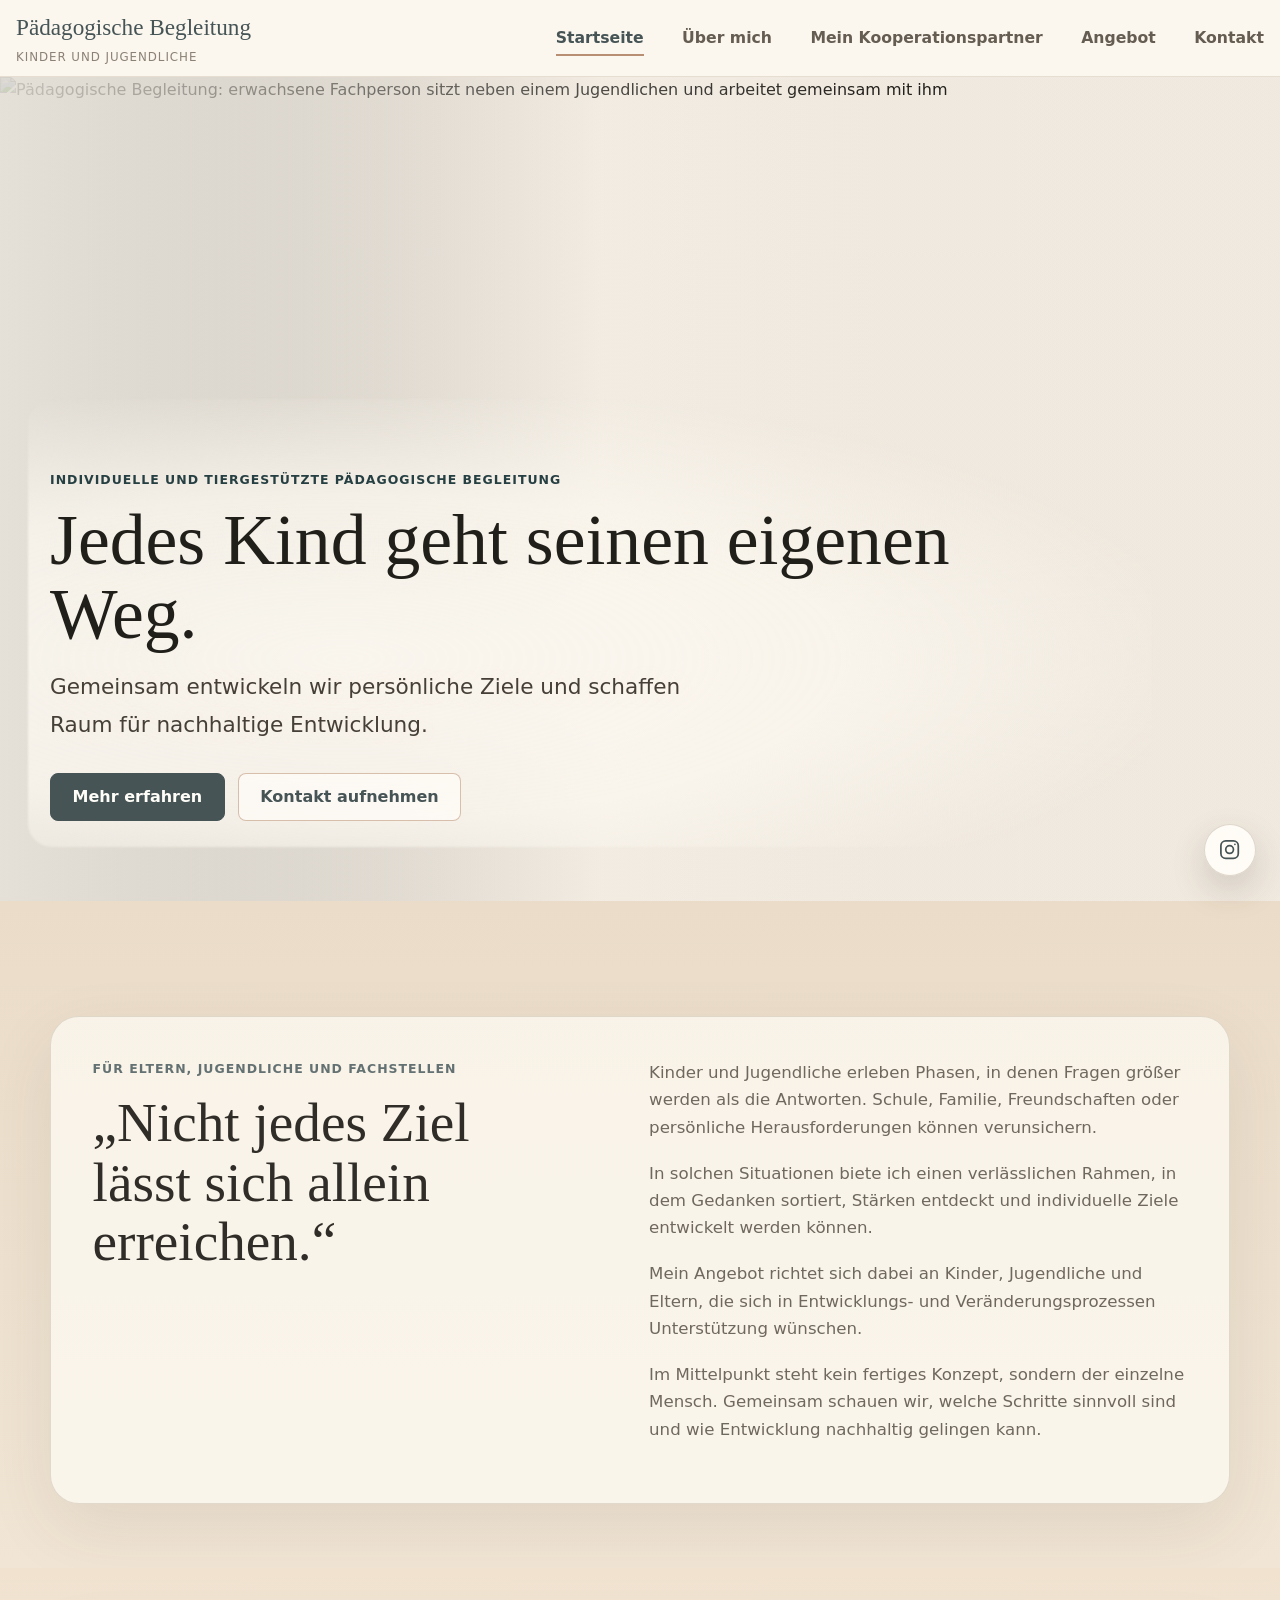
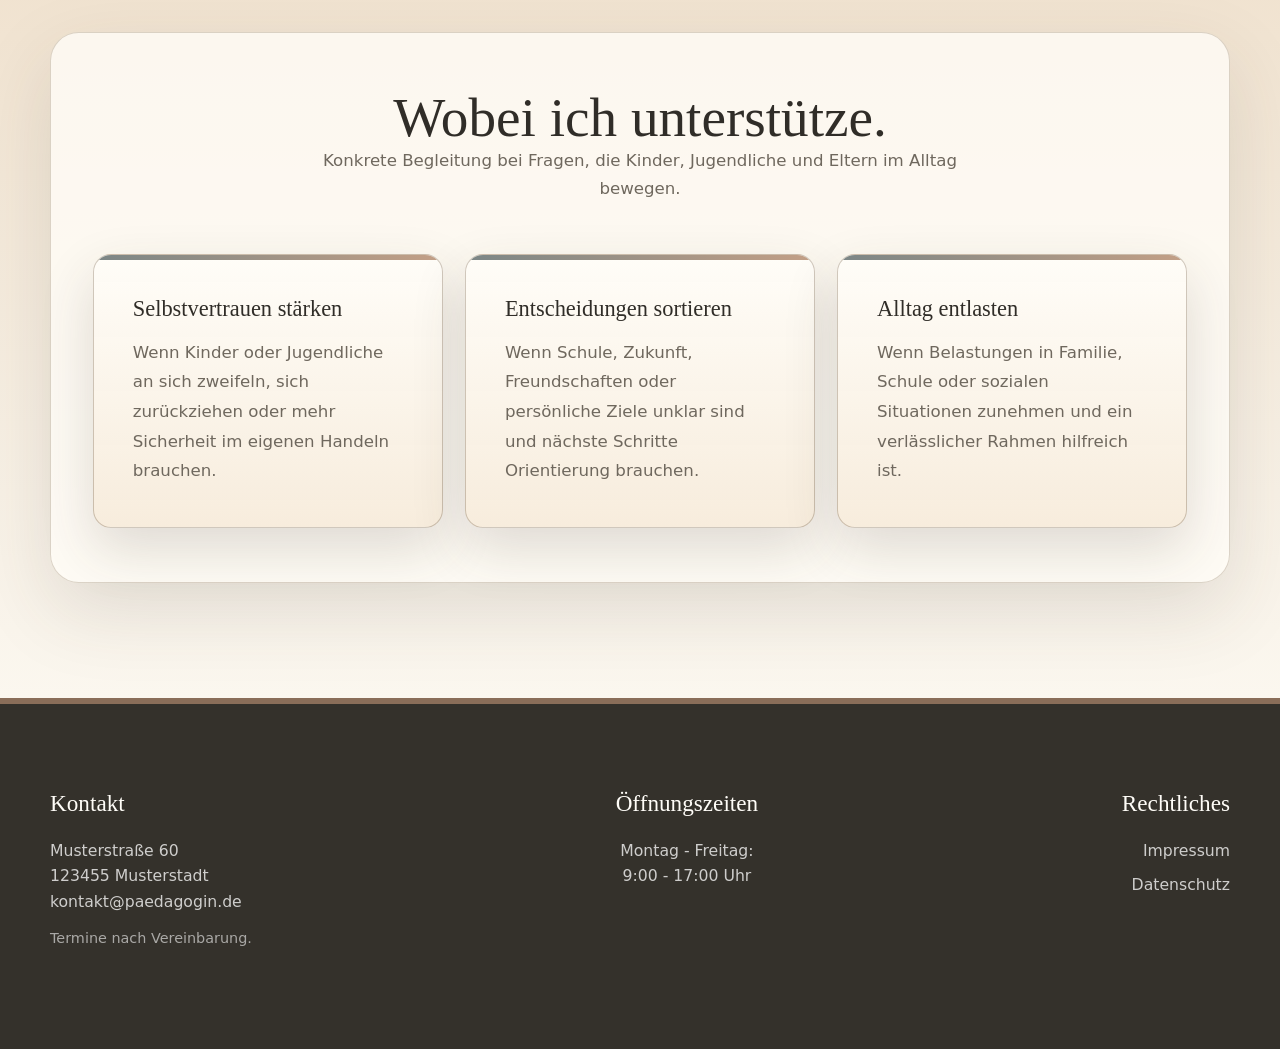
==== commit 4f541869: "save" ====
--- a/index.html
+++ b/index.html
@@ -18,7 +18,7 @@
       <nav class="desktop-nav" aria-label="Hauptnavigation">
         <a class="is-active" href="index.html">Startseite</a>
         <a href="about.html">Über mich</a>
-        <a href="partners.html">Kooperationspartner</a>
+        <a href="partners.html">Mein Kooperationspartner</a>
         <a href="services.html">Angebot</a>
         <a href="contact.html">Kontakt</a>
       </nav>
@@ -29,7 +29,7 @@
     <nav class="mobile-nav" id="mobile-menu" aria-label="Mobile Navigation">
       <a class="is-active" href="index.html">Startseite</a>
       <a href="about.html">Über mich</a>
-      <a href="partners.html">Kooperationspartner</a>
+      <a href="partners.html">Mein Kooperationspartner</a>
       <a href="services.html">Angebot</a>
       <a href="contact.html">Kontakt</a>
     </nav>
@@ -67,7 +67,7 @@
     </section>
 
     <section class="section section--soft">
-      <div class="container">
+      <div class="container home-offer-panel">
         <div class="section-heading section-heading--center reveal">
           <h2>Wobei ich unterstütze.</h2>
           <p>Konkrete Begleitung bei Fragen, die Kinder, Jugendliche und Eltern im Alltag bewegen.</p>
@@ -94,6 +94,7 @@
   <footer class="site-footer">
     <div class="container footer-grid">
       <div><strong>Kontakt</strong><p>Musterstraße 60<br>123455 Musterstadt<br><a href="mailto:kontakt@paedagogin.de">kontakt@paedagogin.de</a></p><p class="footer-note">Termine nach Vereinbarung.</p></div>
+      <div><strong>Öffnungszeiten</strong><p>Montag - Freitag:<br>9:00 - 17:00 Uhr</p></div>
       <div><strong>Rechtliches</strong><a href="impressum.html">Impressum</a><a href="datenschutz.html">Datenschutz</a></div>
     </div>
   </footer>
--- a/css/styles.css
+++ b/css/styles.css
@@ -61,6 +61,8 @@
 .section--cream { background: linear-gradient(180deg, #efe0cd, #f5e9d9); }
 .audience-section { background: linear-gradient(180deg, #eadcc8, #f0e4d4); padding-top: clamp(3.5rem, 7vw, 5.5rem); }
 .intro-section { background: linear-gradient(180deg, #eadcc8, #f1e5d5); }
+.intro-section { padding-bottom: clamp(2.5rem, 5vw, 4rem); }
+.intro-section + .section--soft { padding-top: clamp(2.5rem, 5vw, 4rem); }
 .approach-section { background: linear-gradient(180deg, #f7f0e6, #fbf7ef); }
 .section-heading { max-width: 760px; }
 .section-heading--center { margin: 0 auto clamp(2rem, 5vw, 3.25rem); text-align: center; }
@@ -109,6 +111,7 @@
   font-size: 0.98rem;
   padding: 0.75rem 0;
   position: relative;
+  white-space: nowrap;
 }
 .desktop-nav a::after, .mobile-nav a::after {
   content: "";
@@ -140,15 +143,20 @@
 .menu-toggle.is-open span:nth-child(2) { opacity: 0; }
 .menu-toggle.is-open span:nth-child(3) { transform: translateY(-7px) rotate(-45deg); }
 .mobile-nav {
-  display: block;
+  display: grid;
   max-height: 0;
   overflow: hidden;
   width: min(100% - 2rem, 1280px);
   margin: 0 auto;
   transition: max-height 220ms ease, padding 220ms ease;
 }
-.mobile-nav.is-open { max-height: 420px; padding: 0.4rem 0 1rem; }
-.mobile-nav > a { min-width: 0; border-top: 1px solid var(--line); }
+.mobile-nav.is-open { max-height: 520px; padding: 0.4rem 0 1rem; }
+.mobile-nav > a {
+  display: block;
+  min-width: 0;
+  padding: 1rem 0;
+  border-top: 1px solid var(--line);
+}
 
 .btn {
   min-height: 48px;
@@ -194,6 +202,20 @@
 
 .intro-grid, .split-layout, .subhero-grid, .contact-grid, .faq-grid { display: grid; gap: clamp(2rem, 6vw, 4.5rem); }
 .intro-text { max-width: 680px; }
+.intro-section .intro-grid,
+.home-offer-panel {
+  padding: clamp(1.35rem, 4vw, 2.6rem);
+  background: rgba(255, 253, 248, 0.66);
+  border: 1px solid rgba(139, 119, 93, 0.22);
+  border-radius: clamp(1.15rem, 3vw, 1.8rem);
+  box-shadow: 0 24px 70px rgba(65, 55, 43, 0.09);
+}
+.home-offer-panel {
+  padding-block: clamp(2rem, 5vw, 3.4rem);
+  background: rgba(255, 253, 248, 0.78);
+  border-color: rgba(139, 119, 93, 0.30);
+  box-shadow: 0 28px 78px rgba(65, 55, 43, 0.13);
+}
 .card-grid { display: grid; gap: clamp(1rem, 2.2vw, 1.35rem); }
 .service-card, .qualification-card, .contact-form, .contact-info, .notice-box, .leitbild-box, .profile-card, .service-detail, .process-list, .faq-list article {
   background: rgba(255,253,248,0.94);
@@ -308,6 +330,42 @@
 .subhero--simple { text-align: center; }
 .subhero__text { align-self: center; }
 .subhero h1 { margin-bottom: 1.1rem; }
+.contact-page .subhero h1 {
+  font-size: clamp(2.15rem, 4.2vw, 3.45rem);
+  white-space: nowrap;
+}
+.contact-page .subhero .narrow {
+  padding: clamp(1.8rem, 5vw, 3rem);
+  background: rgba(255, 253, 248, 0.78);
+  border: 1px solid rgba(139, 119, 93, 0.28);
+  border-radius: clamp(1.15rem, 3vw, 1.8rem);
+  box-shadow: 0 24px 70px rgba(65, 55, 43, 0.10);
+}
+.contact-stack {
+  width: min(100% - (var(--space) * 2), 860px);
+  margin-inline: auto;
+}
+.contact-form-section {
+  background: linear-gradient(180deg, #f3e8d8, #eadcc8);
+  padding-top: clamp(2.5rem, 5vw, 4rem);
+  padding-bottom: clamp(2.5rem, 5vw, 4rem);
+}
+.contact-page .section--soft {
+  background: linear-gradient(180deg, #eadcc8, #f3e8d8);
+  padding-top: clamp(2.5rem, 5vw, 4rem);
+  padding-bottom: clamp(2.5rem, 5vw, 4rem);
+}
+.contact-options-section {
+  background: linear-gradient(180deg, #f3e8d8, #fbf7ef);
+}
+.contact-page .section--soft .contact-stack,
+.contact-options-section .contact-stack {
+  padding: clamp(1.35rem, 4vw, 2.6rem);
+  background: rgba(255, 253, 248, 0.62);
+  border: 1px solid rgba(139, 119, 93, 0.20);
+  border-radius: clamp(1.15rem, 3vw, 1.8rem);
+  box-shadow: 0 24px 70px rgba(65, 55, 43, 0.09);
+}
 .subhero--portrait .subhero__text { align-self: start; padding-top: clamp(1rem, 2.5vw, 2rem); }
 .subhero--portrait .subhero__text h1 { font-size: clamp(2.65rem, 6vw, 4.7rem); }
 .subhero--portrait .subhero__text p { max-width: 620px; }
@@ -545,6 +603,30 @@
   max-width: var(--container);
   margin-inline: auto;
 }
+.contact-page .footer-grid {
+  width: min(100% - (var(--space) * 2), 860px);
+  max-width: 860px;
+  margin-inline: auto;
+}
+@media (min-width: 768px) {
+  .contact-page .footer-grid {
+    grid-template-columns: repeat(3, max-content);
+    justify-content: space-between;
+  }
+  .contact-page .footer-grid > div:nth-child(2) {
+    text-align: center;
+  }
+  .contact-page .footer-grid > div:nth-child(2) a,
+  .contact-page .footer-grid > div:nth-child(2) p {
+    margin-inline: auto;
+  }
+  .contact-page .footer-grid > div:nth-child(3) {
+    text-align: right;
+  }
+  .contact-page .footer-grid > div:nth-child(3) a {
+    margin-left: auto;
+  }
+}
 
 .instagram-float {
   position: fixed;
@@ -597,8 +679,6 @@
   .qualification-grid { grid-template-columns: repeat(2, minmax(0, 1fr)); }
 }
 @media (min-width: 768px) {
-  .desktop-nav { display: flex; }
-  .menu-toggle, .mobile-nav { display: none; }
   .hero__content { width: min(100% - 4rem, 1080px); margin-left: max(var(--space), calc((100vw - var(--container)) / 2)); margin-right: auto; }
   .intro-grid { grid-template-columns: minmax(0, 0.9fr) minmax(0, 1fr); align-items: start; }
   .audience-grid { grid-template-columns: repeat(3, minmax(0, 1fr)); }
@@ -608,7 +688,23 @@
   .credentials-layout { grid-template-columns: minmax(0, 0.82fr) minmax(0, 1fr); }
   .contact-band__inner { grid-template-columns: minmax(0, 1fr) auto; }
   .service-detail { grid-template-columns: auto minmax(0, 1fr); gap: 1.4rem; }
-  .footer-grid { grid-template-columns: minmax(0, 1fr) minmax(0, 1fr); }
+  .footer-grid {
+    grid-template-columns: repeat(3, max-content);
+    justify-content: space-between;
+  }
+  .footer-grid > div:nth-child(2) {
+    text-align: center;
+  }
+  .footer-grid > div:nth-child(2) a,
+  .footer-grid > div:nth-child(2) p {
+    margin-inline: auto;
+  }
+  .footer-grid > div:nth-child(3) {
+    text-align: right;
+  }
+  .footer-grid > div:nth-child(3) a {
+    margin-left: auto;
+  }
   .timeline {
     gap: clamp(1.4rem, 3vw, 2.25rem);
   }
@@ -633,6 +729,10 @@
     grid-column: 2;
     margin-left: clamp(2rem, 6vw, 4rem);
   }
+}
+@media (min-width: 1120px) {
+  .desktop-nav { display: flex; }
+  .menu-toggle, .mobile-nav { display: none; }
 }
 @media (min-width: 1024px) {
   .card-grid--three { grid-template-columns: repeat(3, minmax(0, 1fr)); }
@@ -663,6 +763,7 @@
   .nav-shell { width: min(100% - 1rem, 1280px); }
   .hero__content { width: min(100% - 1rem, 880px); }
   .container { width: min(100% - 1rem, var(--container)); }
+  .contact-page .subhero h1 { white-space: normal; }
   .instagram-float {
     width: 3rem;
     height: 3rem;
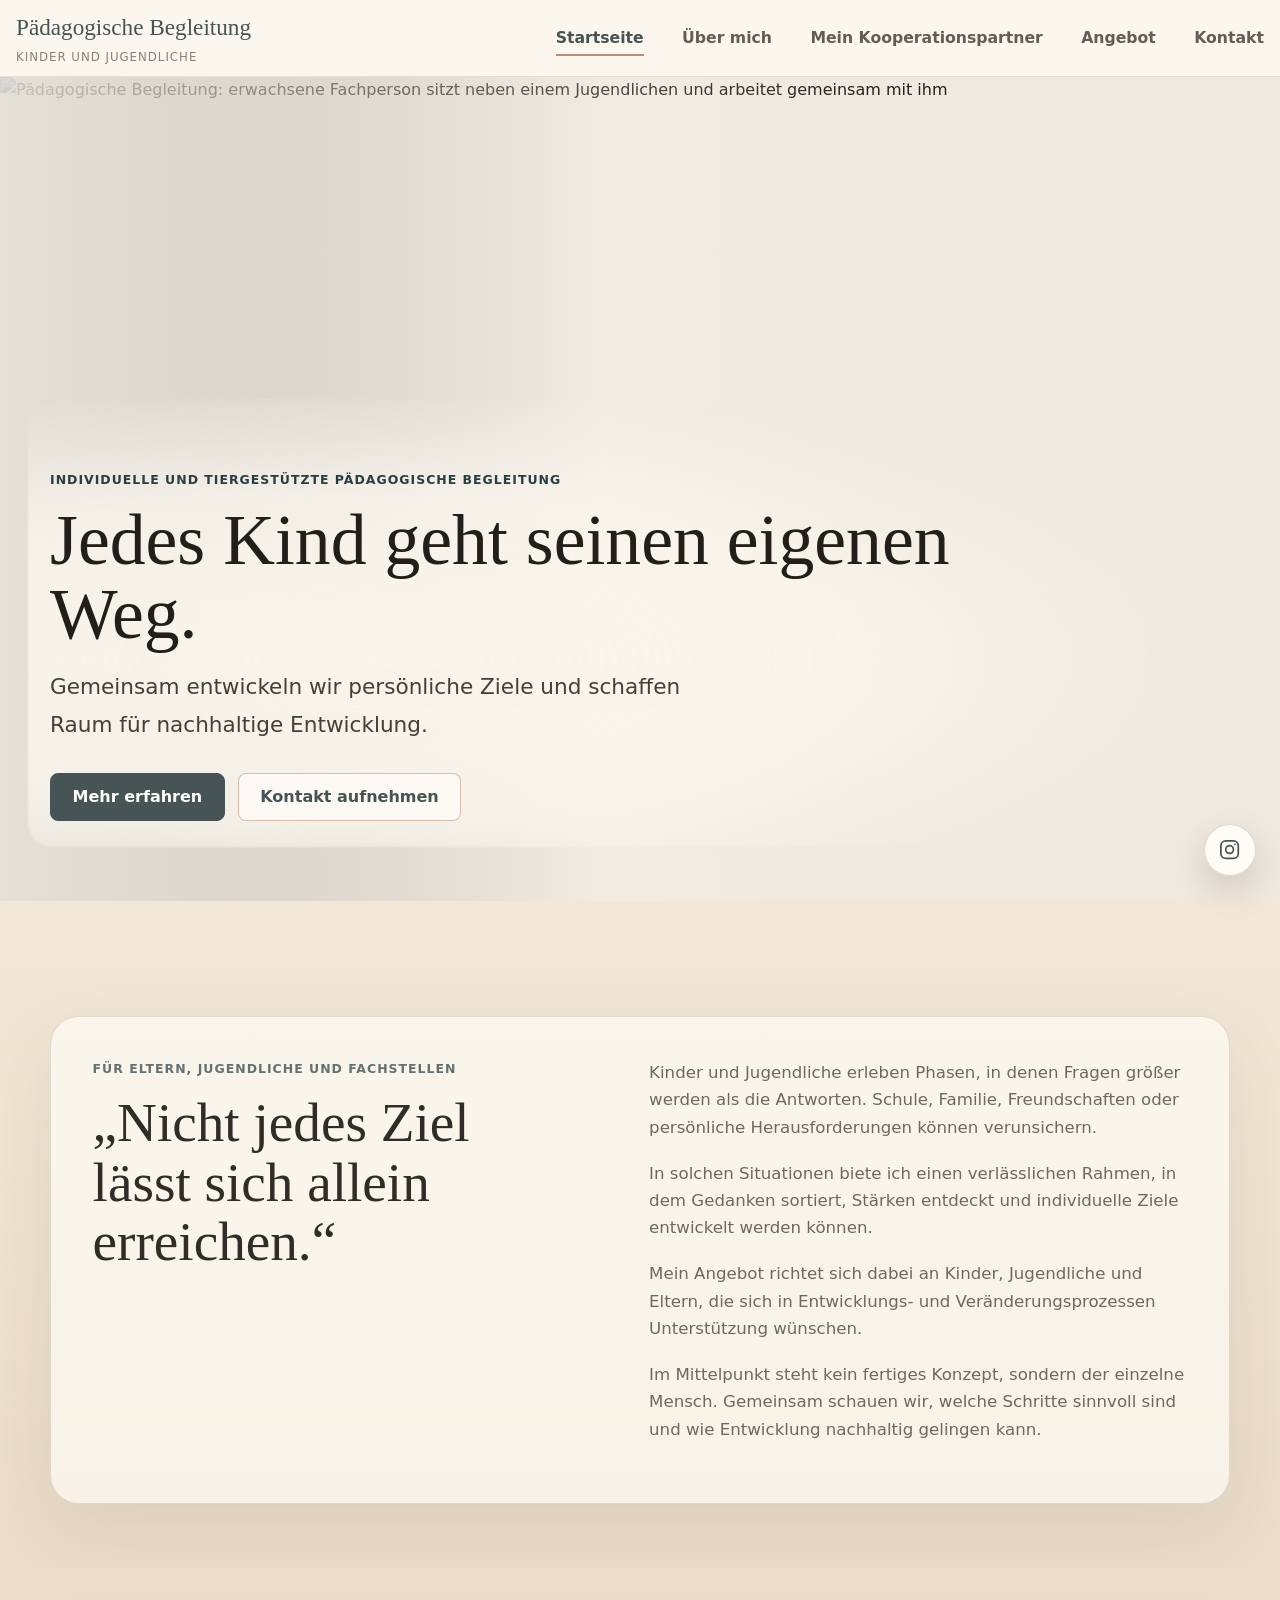
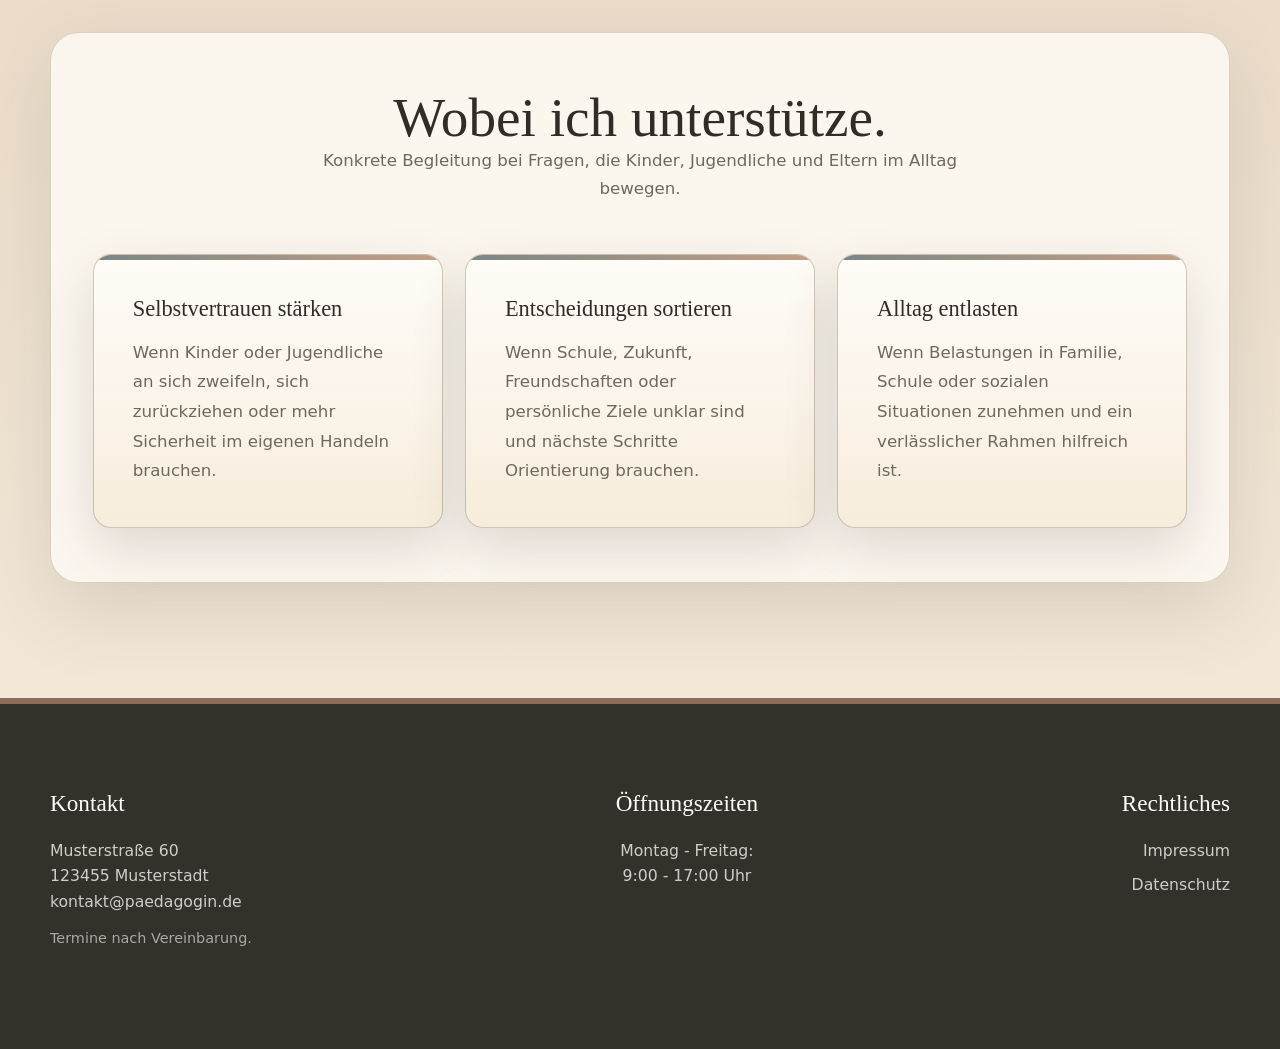
==== commit fda26fc8: "save" ====
--- a/index.html
+++ b/index.html
@@ -8,7 +8,7 @@
   <link rel="preconnect" href="https://images.unsplash.com">
   <link rel="stylesheet" href="css/styles.css">
 </head>
-<body>
+<body class="home-page">
   <header class="site-header">
     <div class="nav-shell">
       <a class="brand" href="index.html" aria-label="Startseite">
--- a/css/styles.css
+++ b/css/styles.css
@@ -2,7 +2,7 @@
   --sage: #8b9f86;
   --sage-dark: #657a61;
   --sage-soft: #eef1e8;
-  --cream: #fbf7ef;
+  --cream: #f6eee3;
   --cream-deep: #f3eadc;
   --sand: #eadcc8;
   --sand-soft: #f7f0e6;
@@ -57,13 +57,18 @@
 }
 .lead { font-size: clamp(1.08rem, 2.2vw, 1.35rem); color: var(--warm-gray); line-height: 1.75; }
 .section { padding: clamp(4rem, 9vw, 7.5rem) 0; }
-.section--soft { background: linear-gradient(180deg, #f0e2cf, #fbf7ef); }
+.section--soft { background: linear-gradient(180deg, #f3e8d8, #eadcc8); }
 .section--cream { background: linear-gradient(180deg, #efe0cd, #f5e9d9); }
+.home-page .intro-section { background: linear-gradient(180deg, #f3e8d8, #eadcc8); }
+.home-page .intro-section + .section--soft { background: linear-gradient(180deg, #eadcc8, #f3e8d8); }
+.services-page .subhero { background: linear-gradient(180deg, #eee1cf, #e7d6bf); }
+.services-page .section--soft { background: linear-gradient(180deg, #f3e8d8, #eadcc8); }
+.services-process-section { background: linear-gradient(180deg, #eadcc8, #f3e8d8); }
 .audience-section { background: linear-gradient(180deg, #eadcc8, #f0e4d4); padding-top: clamp(3.5rem, 7vw, 5.5rem); }
-.intro-section { background: linear-gradient(180deg, #eadcc8, #f1e5d5); }
+.intro-section { background: linear-gradient(180deg, #f3e8d8, #eadcc8); }
 .intro-section { padding-bottom: clamp(2.5rem, 5vw, 4rem); }
 .intro-section + .section--soft { padding-top: clamp(2.5rem, 5vw, 4rem); }
-.approach-section { background: linear-gradient(180deg, #f7f0e6, #fbf7ef); }
+.approach-section { background: linear-gradient(180deg, #eadcc8, #f3e8d8); }
 .section-heading { max-width: 760px; }
 .section-heading--center { margin: 0 auto clamp(2rem, 5vw, 3.25rem); text-align: center; }
 .section-heading--center p:last-child { margin-inline: auto; max-width: 680px; }
@@ -356,7 +361,7 @@
   padding-bottom: clamp(2.5rem, 5vw, 4rem);
 }
 .contact-options-section {
-  background: linear-gradient(180deg, #f3e8d8, #fbf7ef);
+  background: linear-gradient(180deg, #f3e8d8, #eadcc8);
 }
 .contact-page .section--soft .contact-stack,
 .contact-options-section .contact-stack {
@@ -365,6 +370,43 @@
   border: 1px solid rgba(139, 119, 93, 0.20);
   border-radius: clamp(1.15rem, 3vw, 1.8rem);
   box-shadow: 0 24px 70px rgba(65, 55, 43, 0.09);
+}
+.legal-section {
+  background: linear-gradient(180deg, #f3e8d8, #eadcc8);
+}
+.legal-panel {
+  max-width: 920px;
+  padding: clamp(1.6rem, 4vw, 2.8rem);
+  background: rgba(255, 253, 248, 0.82);
+  border: 1px solid rgba(139, 119, 93, 0.24);
+  border-radius: clamp(1.15rem, 3vw, 1.8rem);
+  box-shadow: 0 24px 70px rgba(65, 55, 43, 0.10);
+}
+.legal-panel section {
+  padding-block: clamp(1.1rem, 3vw, 1.65rem);
+  border-bottom: 1px solid rgba(139, 119, 93, 0.18);
+}
+.legal-panel section:first-child {
+  padding-top: 0;
+}
+.legal-panel section:last-of-type {
+  border-bottom: 0;
+}
+.legal-panel h2 {
+  margin-bottom: 0.6rem;
+  font-size: clamp(1.55rem, 3vw, 2.25rem);
+}
+.legal-panel h3 {
+  margin: 1rem 0 0.25rem;
+  font-family: Georgia, "Times New Roman", serif;
+  font-size: clamp(1.15rem, 2vw, 1.35rem);
+  font-weight: 500;
+  color: var(--ink);
+}
+.legal-updated {
+  margin: clamp(1rem, 3vw, 1.5rem) 0 0;
+  color: var(--stone);
+  font-size: 0.95rem;
 }
 .subhero--portrait .subhero__text { align-self: start; padding-top: clamp(1rem, 2.5vw, 2rem); }
 .subhero--portrait .subhero__text h1 { font-size: clamp(2.65rem, 6vw, 4.7rem); }
@@ -381,7 +423,7 @@
 .subhero--portrait .portrait-panel { min-height: clamp(520px, 58vw, 760px); }
 .subhero--portrait .portrait-panel img { aspect-ratio: auto; object-position: center center; }
 .timeline-section { background: linear-gradient(180deg, #f3e8d8, #eadcc8); padding-block: clamp(4.5rem, 9vw, 7rem); }
-.dog-companion-section { background: linear-gradient(180deg, #eadcc8, #fbf7ef); }
+.dog-companion-section { background: linear-gradient(180deg, #eadcc8, #f3e8d8); }
 .timeline-section > .container {
   padding: clamp(1.35rem, 4vw, 2.6rem);
   background: rgba(255, 253, 248, 0.62);
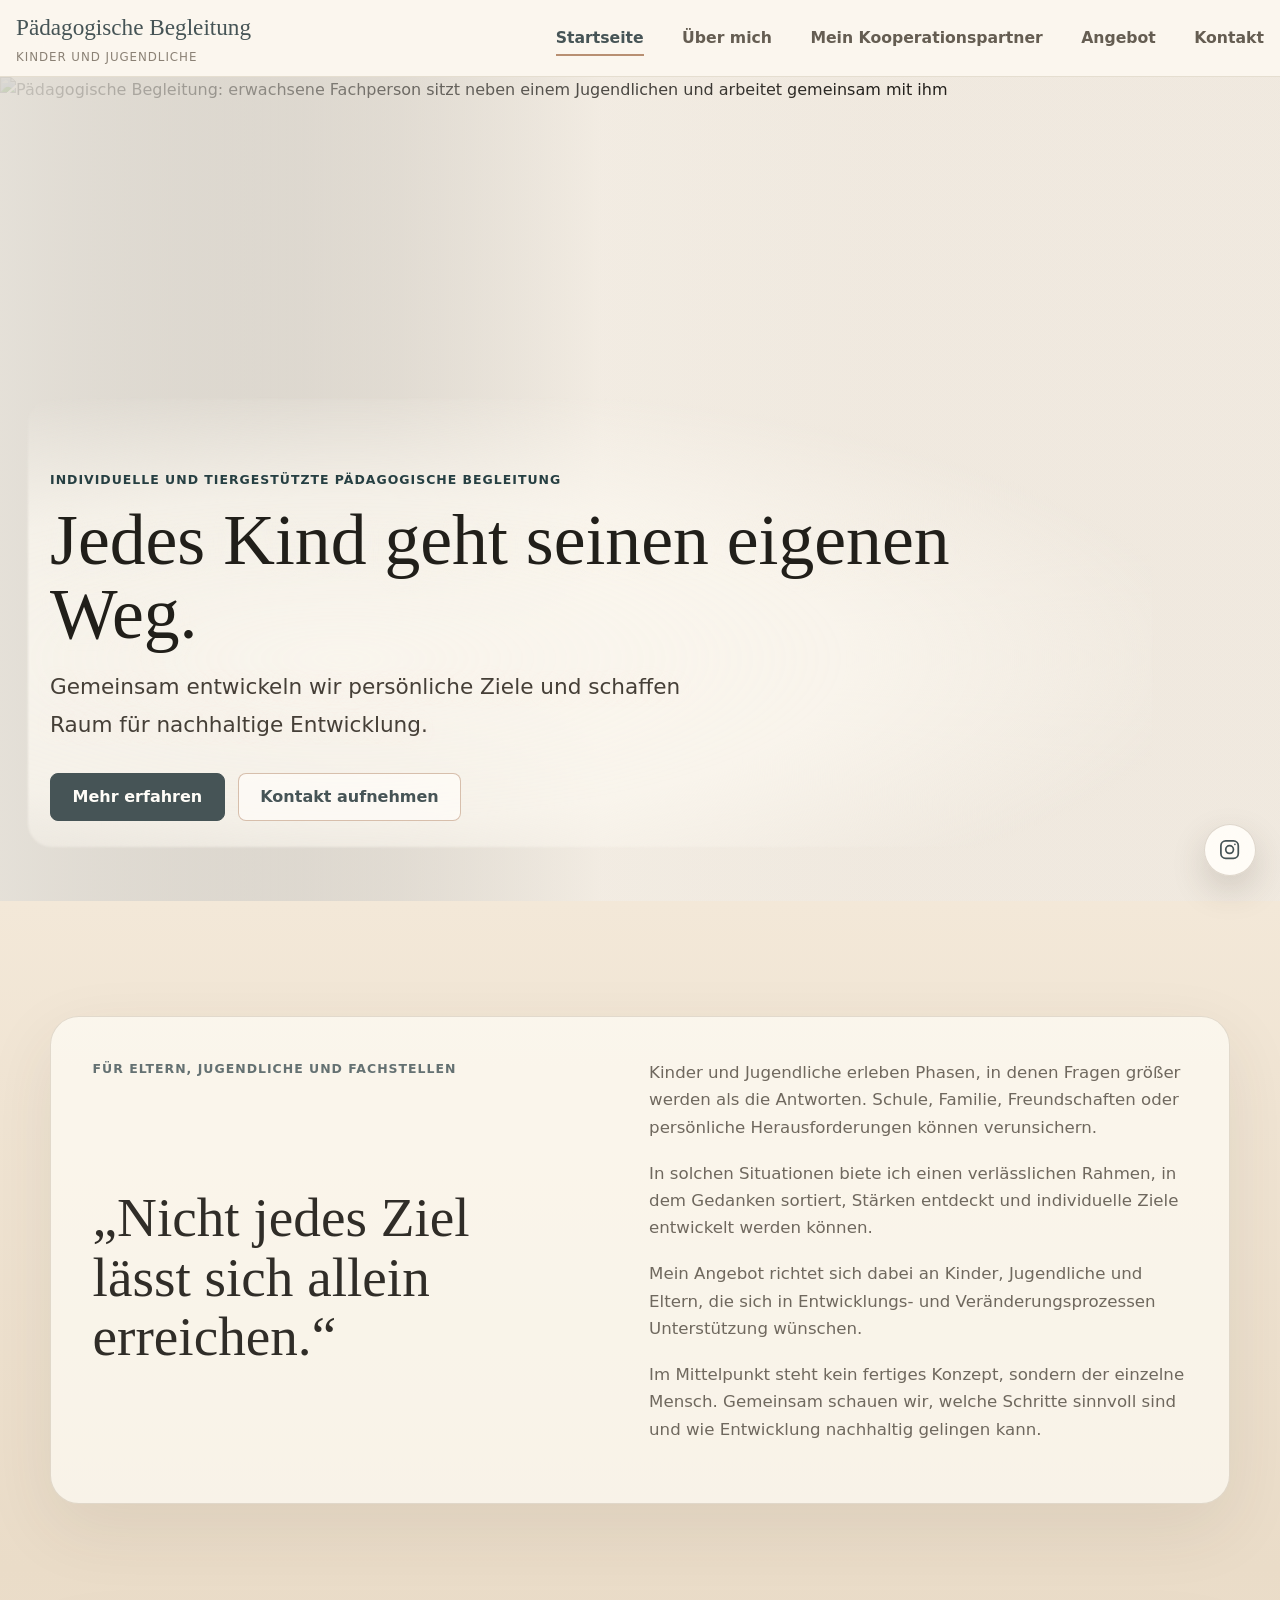
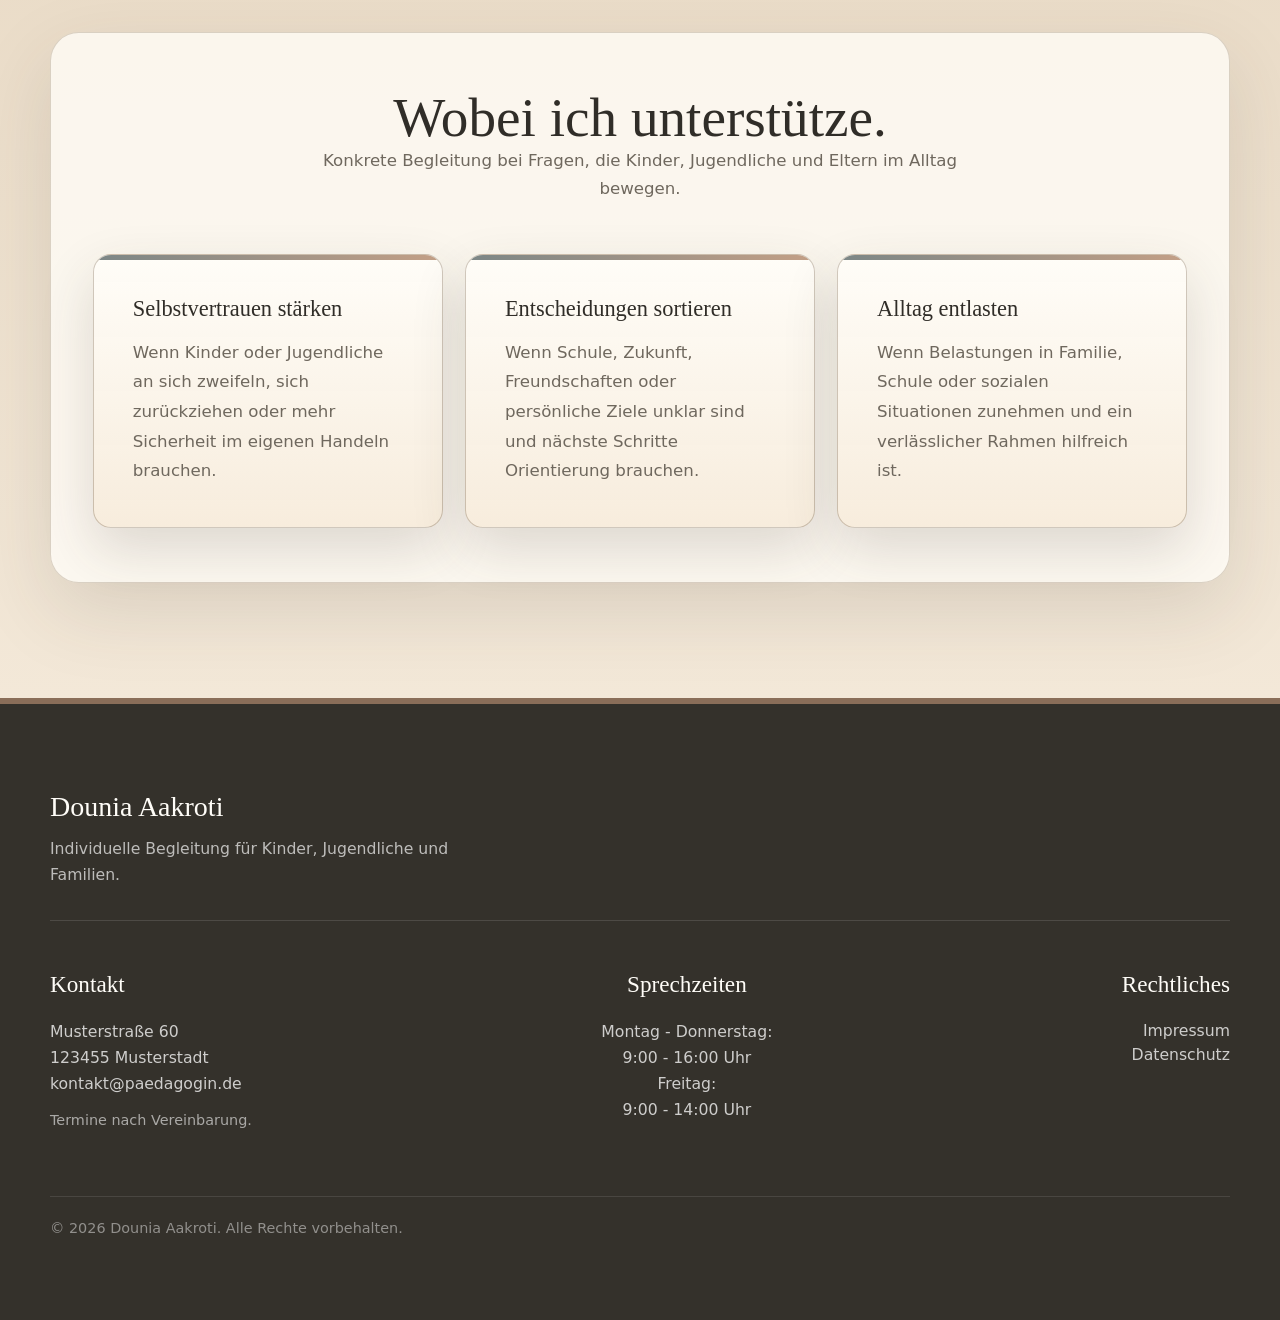
==== commit 0811f0c8: "save" ====
--- a/index.html
+++ b/index.html
@@ -92,11 +92,13 @@
   </main>
 
   <footer class="site-footer">
+    <div class="container footer-identity"><strong>Dounia Aakroti</strong><p>Individuelle Begleitung für Kinder, Jugendliche und Familien.</p></div>
     <div class="container footer-grid">
       <div><strong>Kontakt</strong><p>Musterstraße 60<br>123455 Musterstadt<br><a href="mailto:kontakt@paedagogin.de">kontakt@paedagogin.de</a></p><p class="footer-note">Termine nach Vereinbarung.</p></div>
-      <div><strong>Öffnungszeiten</strong><p>Montag - Freitag:<br>9:00 - 17:00 Uhr</p></div>
+      <div><strong>Sprechzeiten</strong><p>Montag - Donnerstag:<br>9:00 - 16:00 Uhr<br>Freitag:<br>9:00 - 14:00 Uhr</p></div>
       <div><strong>Rechtliches</strong><a href="impressum.html">Impressum</a><a href="datenschutz.html">Datenschutz</a></div>
     </div>
+    <div class="container footer-copyright"><p>© 2026 Dounia Aakroti. Alle Rechte vorbehalten.</p></div>
   </footer>
   <a class="instagram-float" href="https://www.instagram.com/" target="_blank" rel="noopener noreferrer" aria-label="Instagram-Seite öffnen">
     <svg viewBox="0 0 24 24" aria-hidden="true"><rect x="3" y="3" width="18" height="18" rx="5"/><circle cx="12" cy="12" r="4"/><path d="M17.5 6.5h.01"/></svg>
--- a/css/styles.css
+++ b/css/styles.css
@@ -206,9 +206,19 @@
 .hero__content .lead { max-width: 690px; margin-bottom: 1.8rem; color: #453f37; text-shadow: 0 1px 14px rgba(251,247,239,0.34); }
 
 .intro-grid, .split-layout, .subhero-grid, .contact-grid, .faq-grid { display: grid; gap: clamp(2rem, 6vw, 4.5rem); }
+.intro-section .section-heading {
+  align-self: stretch;
+  display: grid;
+  grid-template-rows: auto 1fr;
+}
+.intro-section .section-heading h2 {
+  align-self: center;
+  hyphens: none;
+}
 .intro-text { max-width: 680px; }
 .intro-section .intro-grid,
 .home-offer-panel {
+  position: relative;
   padding: clamp(1.35rem, 4vw, 2.6rem);
   background: rgba(255, 253, 248, 0.66);
   border: 1px solid rgba(139, 119, 93, 0.22);
@@ -373,6 +383,10 @@
 }
 .legal-section {
   background: linear-gradient(180deg, #f3e8d8, #eadcc8);
+}
+.legal-page .subhero h1 {
+  font-size: clamp(2.35rem, 5vw, 4rem);
+  white-space: nowrap;
 }
 .legal-panel {
   max-width: 920px;
@@ -628,6 +642,11 @@
   border-top: 6px solid rgba(184,143,114,0.65);
 }
 .footer-grid { display: grid; gap: clamp(1.8rem, 4vw, 3rem); }
+.footer-identity {
+  margin-bottom: clamp(1.8rem, 4vw, 2.8rem);
+  padding-bottom: clamp(1.4rem, 3vw, 2rem);
+  border-bottom: 1px solid rgba(255,255,255,0.12);
+}
 .site-footer strong {
   display: block;
   margin-bottom: 0.95rem;
@@ -637,8 +656,31 @@
   font-weight: 500;
 }
 .site-footer p, .site-footer a { color: rgba(255,255,255,0.76); font-size: 0.98rem; }
+.footer-identity strong {
+  margin-bottom: 0.35rem;
+  font-size: clamp(1.3rem, 2.4vw, 1.75rem);
+}
+.footer-identity p {
+  margin: 0;
+  max-width: 420px;
+  color: rgba(255,255,255,0.68);
+}
+.footer-copyright {
+  margin-top: clamp(1.8rem, 4vw, 2.8rem);
+  padding-top: 1.25rem;
+  border-top: 1px solid rgba(255,255,255,0.10);
+}
+.footer-copyright p {
+  margin: 0;
+  color: rgba(255,255,255,0.46);
+  font-size: 0.9rem;
+}
 .site-footer a { display: block; width: fit-content; margin-bottom: 0.55rem; }
 .site-footer a:hover { color: var(--white); }
+.footer-grid > div:nth-child(3) a {
+  line-height: 1.55;
+  margin-bottom: 0;
+}
 .footer-note { margin-top: -0.4rem; font-size: 0.9rem !important; color: rgba(255,255,255,0.58) !important; }
 .about-page .footer-grid {
   width: min(100% - (var(--space) * 2), var(--container));
@@ -799,6 +841,15 @@
   .nav-shell { width: min(100% - 4rem, 1320px); }
   .hero__content { width: min(100% - 4rem, 1120px); }
 }
+@media (max-width: 767px) {
+  .intro-section .section-heading h2 {
+    font-size: clamp(1.95rem, 8.2vw, 2.25rem);
+    line-height: 1.08;
+  }
+  .home-offer-panel .card-grid {
+    grid-template-columns: 1fr;
+  }
+}
 @media (max-width: 389px) {
   .brand__name { font-size: 1rem; }
   .brand__subline { font-size: 0.65rem; }
@@ -806,6 +857,7 @@
   .hero__content { width: min(100% - 1rem, 880px); }
   .container { width: min(100% - 1rem, var(--container)); }
   .contact-page .subhero h1 { white-space: normal; }
+  .legal-page .subhero h1 { white-space: normal; }
   .instagram-float {
     width: 3rem;
     height: 3rem;
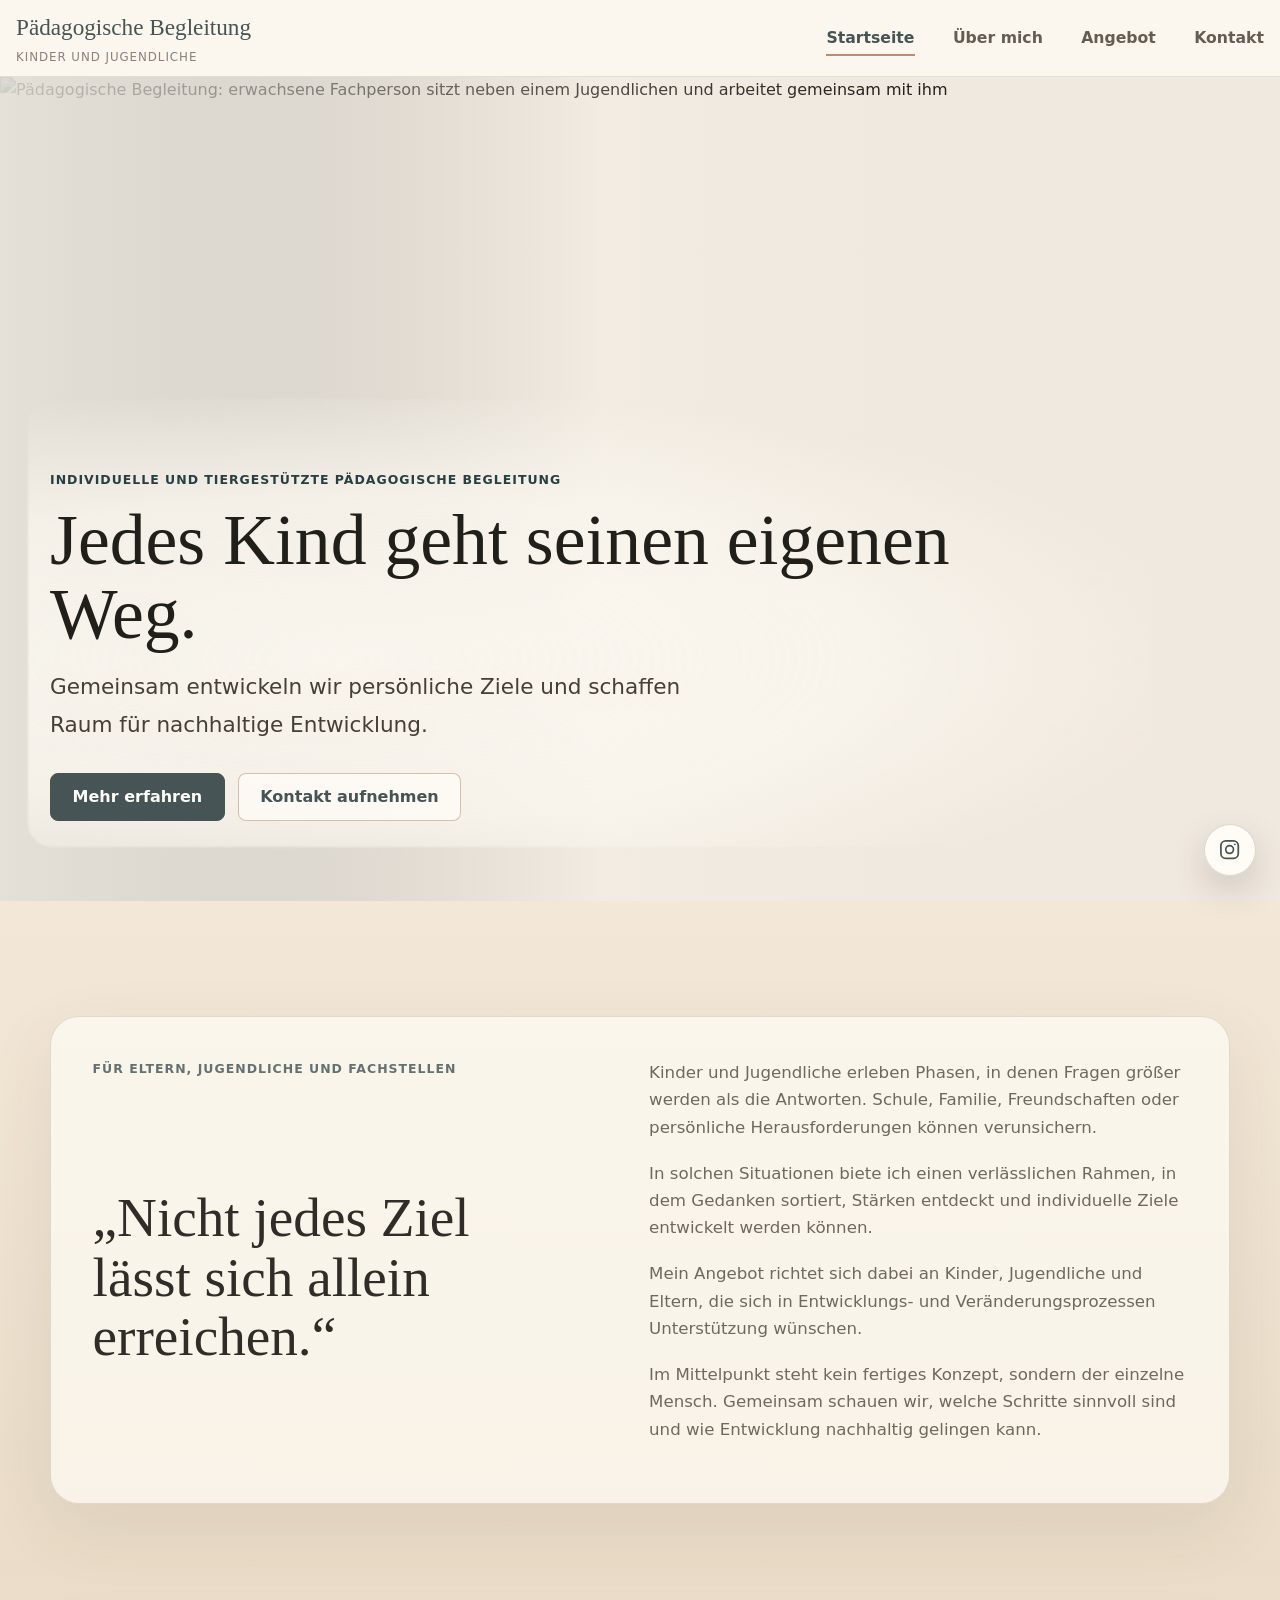
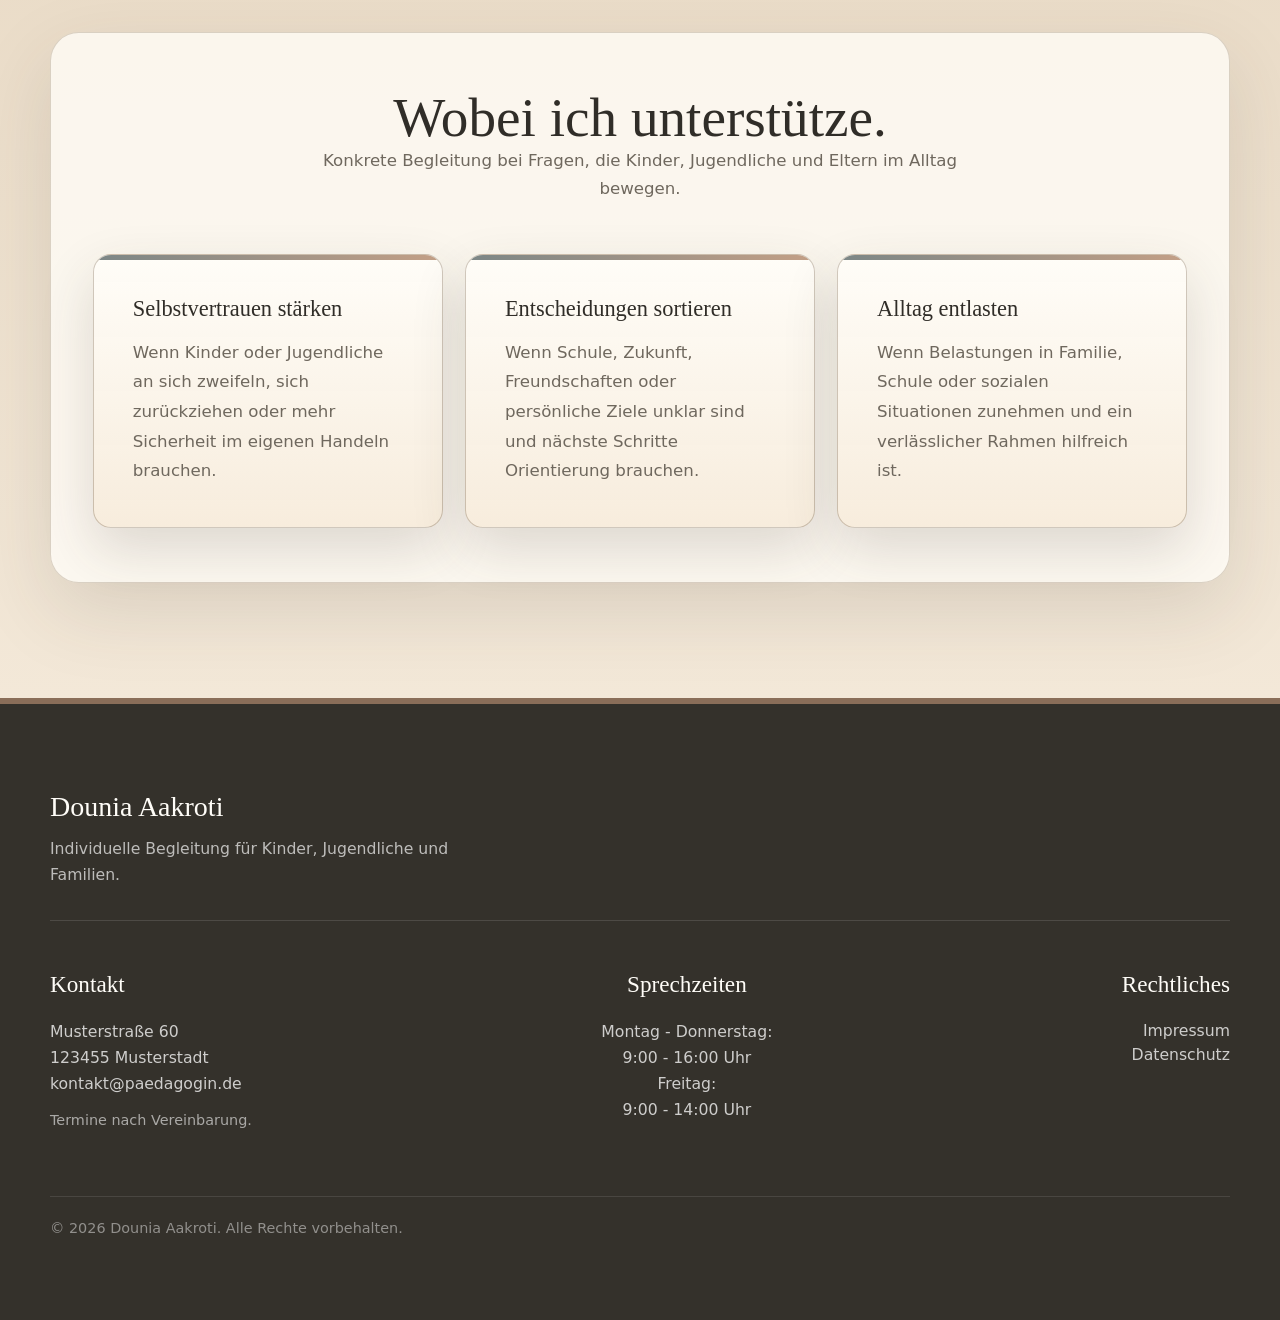
==== commit 69e16bfd: "save" ====
--- a/index.html
+++ b/index.html
@@ -18,7 +18,6 @@
       <nav class="desktop-nav" aria-label="Hauptnavigation">
         <a class="is-active" href="index.html">Startseite</a>
         <a href="about.html">Über mich</a>
-        <a href="partners.html">Mein Kooperationspartner</a>
         <a href="services.html">Angebot</a>
         <a href="contact.html">Kontakt</a>
       </nav>
@@ -29,7 +28,6 @@
     <nav class="mobile-nav" id="mobile-menu" aria-label="Mobile Navigation">
       <a class="is-active" href="index.html">Startseite</a>
       <a href="about.html">Über mich</a>
-      <a href="partners.html">Mein Kooperationspartner</a>
       <a href="services.html">Angebot</a>
       <a href="contact.html">Kontakt</a>
     </nav>
--- a/css/styles.css
+++ b/css/styles.css
@@ -360,6 +360,48 @@
   width: min(100% - (var(--space) * 2), 860px);
   margin-inline: auto;
 }
+.contact-entry-panel {
+  display: grid;
+  gap: clamp(1.4rem, 4vw, 2rem);
+  padding: clamp(1.25rem, 4vw, 2.4rem);
+  background: rgba(255, 253, 248, 0.70);
+  border: 1px solid rgba(139, 119, 93, 0.24);
+  border-radius: clamp(1.15rem, 3vw, 1.8rem);
+  box-shadow: 0 24px 70px rgba(65, 55, 43, 0.10);
+}
+.contact-intro {
+  display: grid;
+  gap: clamp(1.1rem, 3vw, 1.4rem);
+  align-content: stretch;
+}
+.contact-intro__body {
+  align-self: center;
+}
+.contact-intro h2 {
+  margin-bottom: 0.9rem;
+  font-size: clamp(1.55rem, 3.2vw, 2.35rem);
+  line-height: 1.15;
+  hyphens: none;
+}
+.contact-intro p:not(.eyebrow) {
+  max-width: 620px;
+  color: var(--warm-gray);
+  font-size: clamp(1.02rem, 1.9vw, 1.18rem);
+}
+.contact-photo {
+  margin: 0;
+  overflow: hidden;
+  border-radius: calc(var(--radius-lg) - 4px);
+  box-shadow: 0 18px 48px rgba(65, 55, 43, 0.13);
+}
+.contact-photo img {
+  display: block;
+  width: 100%;
+  min-height: 300px;
+  aspect-ratio: 4 / 3.4;
+  object-fit: cover;
+  object-position: center center;
+}
 .contact-form-section {
   background: linear-gradient(180deg, #f3e8d8, #eadcc8);
   padding-top: clamp(2.5rem, 5vw, 4rem);
@@ -423,7 +465,10 @@
   font-size: 0.95rem;
 }
 .subhero--portrait .subhero__text { align-self: start; padding-top: clamp(1rem, 2.5vw, 2rem); }
-.subhero--portrait .subhero__text h1 { font-size: clamp(2.65rem, 6vw, 4.7rem); }
+.subhero--portrait .subhero__text h1 {
+  font-size: clamp(2.65rem, 6vw, 4.7rem);
+  hyphens: none;
+}
 .subhero--portrait .subhero__text p { max-width: 620px; }
 .portrait-panel img { aspect-ratio: 4 / 5; object-position: center top; }
 .subhero--portrait .subhero-grid {
@@ -618,6 +663,11 @@
 .contact-item span { display: block; color: var(--blue-gray); font-weight: 800; margin-bottom: 0.35rem; }
 .contact-item a { color: var(--ink); font-size: 1.08rem; font-weight: 700; }
 .notice-box { margin-top: 1.4rem; padding: 1.2rem; background: var(--sand-soft); }
+.contact-form h2 {
+  margin-bottom: 1.15rem;
+  font-size: clamp(2rem, 4vw, 3rem);
+  line-height: 1.08;
+}
 .form-row { display: grid; gap: 0.45rem; margin-bottom: 1rem; }
 label { font-weight: 700; color: var(--warm-gray); }
 input, textarea {
@@ -631,9 +681,49 @@
 }
 textarea { resize: vertical; min-height: 150px; }
 input:focus, textarea:focus { outline: 3px solid rgba(184,143,114,0.22); border-color: var(--blue-gray); }
+.form-intro {
+  margin: -0.35rem 0 1.3rem;
+  color: var(--warm-gray);
+}
 .form-note { font-size: 0.92rem; margin: 1rem 0 0; }
+.contact-mini {
+  margin-top: 1.25rem;
+  padding-top: 1.1rem;
+  border-top: 1px solid rgba(139,119,93,0.20);
+  color: var(--warm-gray);
+  font-size: 0.95rem;
+}
+.contact-mini span {
+  display: block;
+  margin-bottom: 0.25rem;
+}
+.contact-mini a {
+  color: var(--ink);
+  font-weight: 800;
+}
 .faq-list { display: grid; gap: 1rem; }
 .faq-list article { padding: 1.25rem; }
+.contact-process article {
+  display: grid;
+  grid-template-columns: auto minmax(0, 1fr);
+  column-gap: 1rem;
+  align-items: start;
+}
+.contact-process article span {
+  display: grid;
+  place-items: center;
+  width: 2.6rem;
+  height: 2.6rem;
+  border-radius: 999px;
+  background: var(--sand-soft);
+  color: var(--blue-gray-dark);
+  font-size: 0.78rem;
+  font-weight: 800;
+}
+.contact-process article h3,
+.contact-process article p {
+  grid-column: 2;
+}
 
 .site-footer {
   background: #34312b;
@@ -687,31 +777,6 @@
   max-width: var(--container);
   margin-inline: auto;
 }
-.contact-page .footer-grid {
-  width: min(100% - (var(--space) * 2), 860px);
-  max-width: 860px;
-  margin-inline: auto;
-}
-@media (min-width: 768px) {
-  .contact-page .footer-grid {
-    grid-template-columns: repeat(3, max-content);
-    justify-content: space-between;
-  }
-  .contact-page .footer-grid > div:nth-child(2) {
-    text-align: center;
-  }
-  .contact-page .footer-grid > div:nth-child(2) a,
-  .contact-page .footer-grid > div:nth-child(2) p {
-    margin-inline: auto;
-  }
-  .contact-page .footer-grid > div:nth-child(3) {
-    text-align: right;
-  }
-  .contact-page .footer-grid > div:nth-child(3) a {
-    margin-left: auto;
-  }
-}
-
 .instagram-float {
   position: fixed;
   right: clamp(1rem, 2.5vw, 1.5rem);
@@ -766,6 +831,7 @@
   .hero__content { width: min(100% - 4rem, 1080px); margin-left: max(var(--space), calc((100vw - var(--container)) / 2)); margin-right: auto; }
   .intro-grid { grid-template-columns: minmax(0, 0.9fr) minmax(0, 1fr); align-items: start; }
   .audience-grid { grid-template-columns: repeat(3, minmax(0, 1fr)); }
+  .contact-entry-panel { grid-template-columns: minmax(0, 0.95fr) minmax(360px, 1fr); align-items: stretch; }
   .split-layout, .subhero-grid, .contact-grid, .faq-grid { grid-template-columns: minmax(0, 1fr) minmax(0, 1fr); align-items: center; }
   .split-layout--balanced { grid-template-columns: minmax(0, 0.95fr) minmax(0, 1.05fr); }
   .profile-card { grid-template-columns: minmax(330px, 0.95fr) minmax(0, 1fr); padding: 1.35rem; }
@@ -842,6 +908,10 @@
   .hero__content { width: min(100% - 4rem, 1120px); }
 }
 @media (max-width: 767px) {
+  .contact-page .subhero h1 {
+    font-size: clamp(1.85rem, 9vw, 2.35rem);
+    white-space: normal;
+  }
   .intro-section .section-heading h2 {
     font-size: clamp(1.95rem, 8.2vw, 2.25rem);
     line-height: 1.08;
